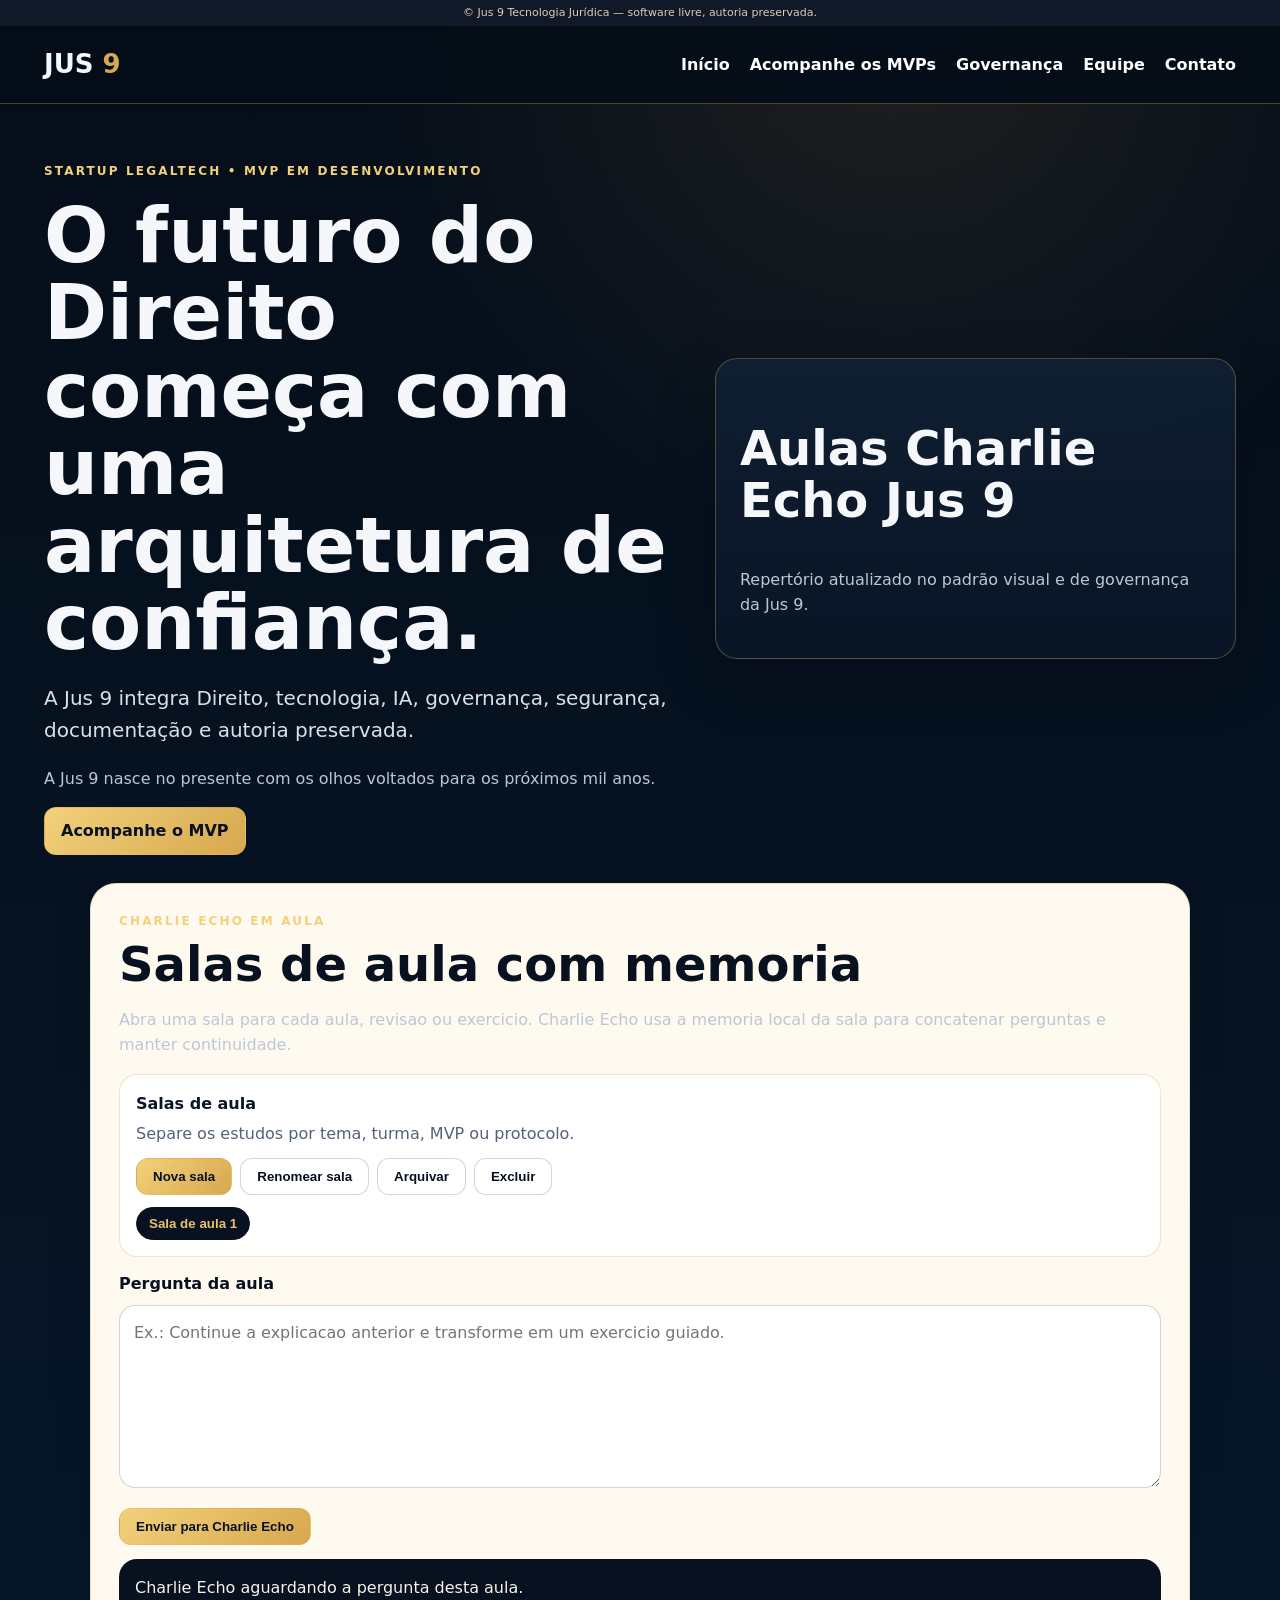
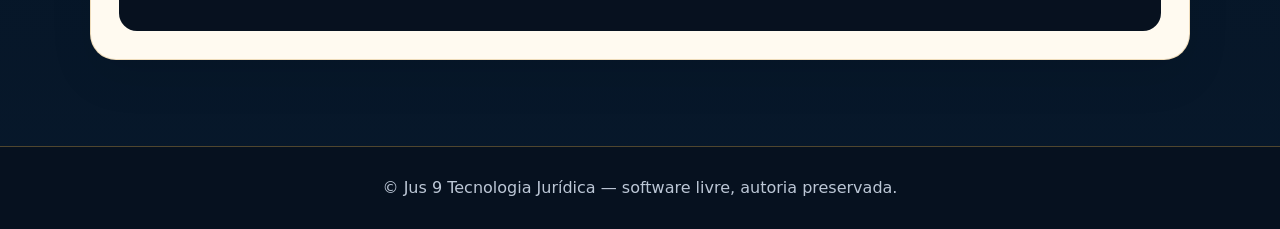
==== index.html @ a446659c "chore: preparar continuidade Charlie Guilda" ====
<!doctype html><html lang="pt-BR"><head><meta charset="utf-8"><meta name="viewport" content="width=device-width,initial-scale=1"><title>Aulas Charlie Echo Jus 9</title><link rel="stylesheet" href="assets/css/styles.css"><link rel="stylesheet" href="assets/css/visual-jus9-fase-final.css">  <link rel="manifest" href="manifest.webmanifest">
</head><body><div class="assinatura">© Jus 9 Tecnologia Jurídica — software livre, autoria preservada.</div><header class="header"><nav class="nav"><div class="logo">JUS <span>9</span></div><div class="links"><a href="index.html">Início</a><a href="#mvp">Acompanhe os MVPs</a><a href="#governanca">Governança</a><a href="#equipe">Equipe</a><a href="#contato">Contato</a></div></nav></header><main class="page"><section class="hero"><div><div class="kicker">Startup legaltech • MVP em desenvolvimento</div><h1>O futuro do Direito começa com uma arquitetura de confiança.</h1><p class="lead">A Jus 9 integra Direito, tecnologia, IA, governança, segurança, documentação e autoria preservada.</p><p>A Jus 9 nasce no presente com os olhos voltados para os próximos mil anos.</p><a class="btn" href="#mvp">Acompanhe o MVP</a></div><div class="card"><h2>Aulas Charlie Echo Jus 9</h2><p>Repertório atualizado no padrão visual e de governança da Jus 9.</p></div></section><section class="chat-section" id="aulas-chat"><div class="kicker">Charlie Echo em aula</div><h2>Salas de aula com memoria</h2><p>Abra uma sala para cada aula, revisao ou exercicio. Charlie Echo usa a memoria local da sala para concatenar perguntas e manter continuidade.</p><div class="chat-room-panel" data-room-panel="aulas"><div><strong>Salas de aula</strong><p>Separe os estudos por tema, turma, MVP ou protocolo.</p></div><div class="chat-room-actions"><button class="btn" type="button" data-room-new="aulas">Nova sala</button><button class="btn secondary" type="button" data-room-rename="aulas">Renomear sala</button><button class="btn secondary" type="button" data-room-archive="aulas">Arquivar</button><button class="btn secondary" type="button" data-room-delete="aulas">Excluir</button></div><div class="chat-room-list" data-room-list="aulas"></div></div><label class="chat-label" for="aulas-question">Pergunta da aula</label><textarea id="aulas-question" rows="6" placeholder="Ex.: Continue a explicacao anterior e transforme em um exercicio guiado."></textarea><button class="btn" type="button" id="aulas-send">Enviar para Charlie Echo</button><div class="chat-response" id="aulas-response" aria-live="polite">Charlie Echo aguardando a pergunta desta aula.</div></section></main><footer class="footer">© Jus 9 Tecnologia Jurídica — software livre, autoria preservada.</footer><script src="assets/js/aulas-charlie-chat.js?v=1.1"></script></body></html>
---- assets/css/styles.css ----
/* © Jus 9 Tecnologia Jurídica — software livre, autoria preservada. */
:root{--bg:#050d18;--card:#0d1c2e;--text:#f5f7fb;--muted:#bcc7d6;--gold:#d7a84f;--line:rgba(215,168,79,.35)}
*{box-sizing:border-box}body{margin:0;font-family:Inter,system-ui,Segoe UI,Arial,sans-serif;background:radial-gradient(circle at 70% 0,rgba(215,168,79,.12),transparent 34rem),linear-gradient(180deg,#050d18,#07182b);color:var(--text);line-height:1.6}
a{color:#f2d17a;text-decoration:none}.assinatura{font-size:11px;text-align:center;background:#111827;color:#d9d0b7;padding:4px}
.header{background:rgba(5,13,24,.95);border-bottom:1px solid var(--line);position:sticky;top:0}.nav{max-width:1240px;margin:auto;padding:18px 24px;display:flex;justify-content:space-between;gap:20px;align-items:center}.logo{font-weight:900;font-size:26px}.logo span{color:var(--gold)}.links{display:flex;gap:20px;flex-wrap:wrap}.links a{color:#fff;font-weight:700}
.page{max-width:1240px;margin:auto;padding:58px 24px}.hero{display:grid;grid-template-columns:1.1fr .9fr;gap:34px;align-items:center}.kicker{color:#f2d17a;font-weight:900;letter-spacing:.18em;text-transform:uppercase;font-size:12px}h1{font-size:clamp(44px,6vw,76px);line-height:1.02;margin:.2em 0}h2{font-size:clamp(30px,4vw,48px);line-height:1.08}.lead{font-size:20px;color:#d7e1ed}p{color:var(--muted)}
.card{background:linear-gradient(180deg,rgba(16,31,51,.94),rgba(9,22,38,.96));border:1px solid var(--line);border-radius:22px;padding:24px;box-shadow:0 22px 60px rgba(0,0,0,.22)}.grid{display:grid;grid-template-columns:repeat(auto-fit,minmax(230px,1fr));gap:18px;margin-top:28px}.btn{display:inline-block;border:1px solid var(--line);border-radius:12px;padding:10px 16px;background:linear-gradient(135deg,#f2d17a,#d7a84f);color:#08111f;font-weight:900}.ghost{background:transparent;color:#fff}.media{width:100%;border-radius:18px;border:1px solid var(--line)}.avatar{width:170px;height:170px;border-radius:50%;object-fit:cover;border:2px solid var(--line)}.footer{border-top:1px solid var(--line);text-align:center;padding:28px;background:#06111f;color:var(--muted)}
textarea{width:100%;min-height:150px;border-radius:16px;background:#0b1b2e;color:#fff;border:1px solid var(--line);padding:18px;font-size:16px}@media(max-width:800px){.hero{grid-template-columns:1fr}.links{display:none}}

/* Pacote mobile Samsung - responsividade Jus 9 */
html,body{max-width:100%;overflow-x:hidden}
img,video,canvas,svg{max-width:100%;height:auto}
button,input,select,textarea{max-width:100%}
@media(max-width:760px){
  .container,.wrap,.page,main{max-width:100%;}
  nav,.nav,.menu,.links,.nav-links,.actions,.link-actions,.social-links,.origin-links{flex-wrap:wrap;}
  .grid,.grid2,.grid-2,.grid-3,.grid-4,.cards3,.profile-grid,.demo-grid,.demo-grid-2,.workbench,.timeline,.footer-grid{grid-template-columns:1fr!important;}
  table{display:block;width:100%;overflow-x:auto;-webkit-overflow-scrolling:touch;}
}

/* Charlie Echo classroom rooms v1.0 */
.chat-section{max-width:1100px;margin:28px auto;padding:28px;border:1px solid rgba(197,139,47,.28);border-radius:26px;background:#fffaf0;color:#07111f;box-shadow:0 18px 45px rgba(0,0,0,.08)}.chat-section h2{margin:8px 0 10px}.chat-section textarea{width:100%;box-sizing:border-box;margin:8px 0 12px;padding:14px;border:1px solid rgba(15,23,42,.18);border-radius:16px;background:#fff;color:#07111f;font:inherit}.chat-label{display:block;font-weight:850;margin-top:10px}.chat-response{margin-top:14px;padding:16px;border-radius:18px;background:#07111f;color:#f8f3e8;min-height:72px;line-height:1.6}.chat-response a{color:#e7c36c;font-weight:850}.chat-room-panel{display:grid;gap:12px;margin:14px 0;padding:16px;border:1px solid rgba(197,139,47,.24);border-radius:18px;background:#fff;color:#0b1728}.chat-room-panel p{margin:4px 0 0;color:#51627a}.chat-room-actions,.chat-room-list{display:flex;flex-wrap:wrap;gap:8px;align-items:center}.chat-room-pill{border:1px solid rgba(15,23,42,.14);border-radius:999px;padding:8px 12px;background:#fff;color:#0b1728;font-weight:850;cursor:pointer}.chat-room-pill.active{background:#07111f;color:#e7c36c;border-color:#07111f}.chat-room-pill.archived{opacity:.68;border-style:dashed;background:#f7f4ee}.btn.secondary{background:#fff;color:#07111f;border:1px solid rgba(15,23,42,.18)}
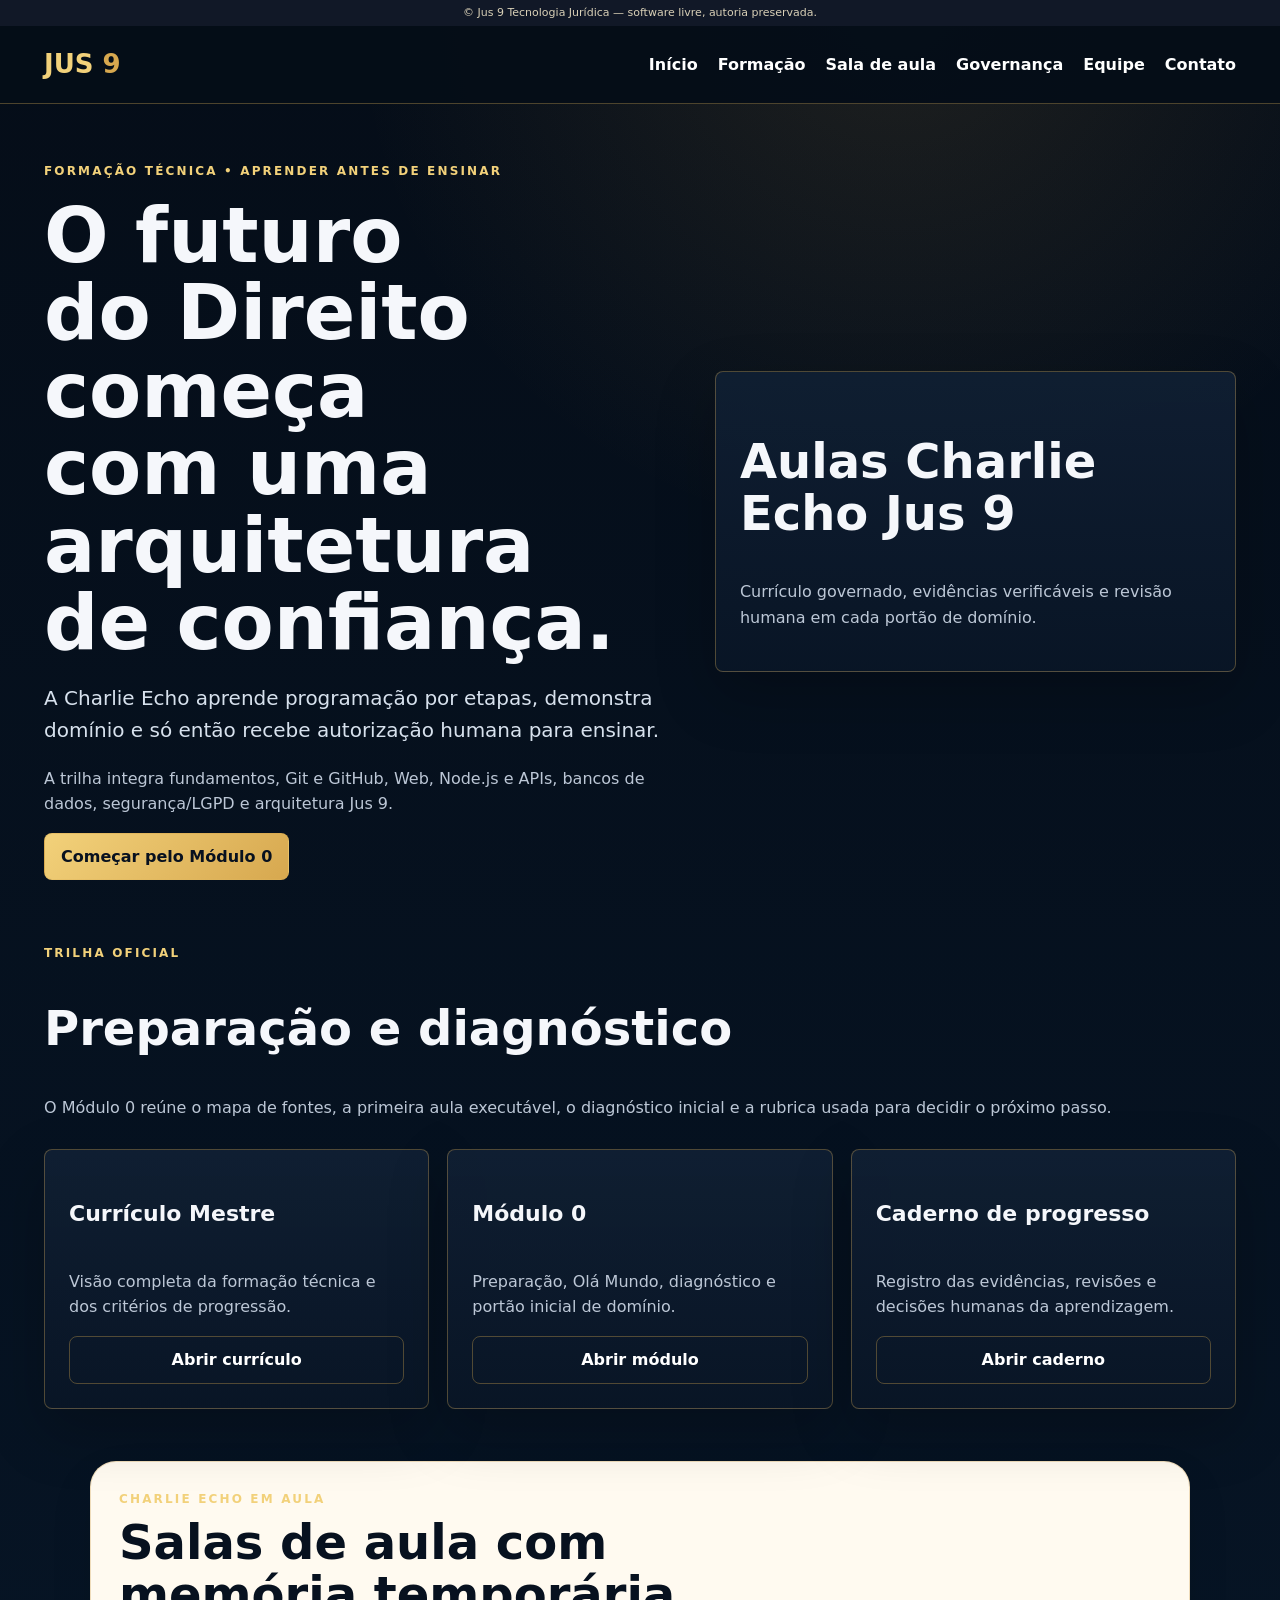
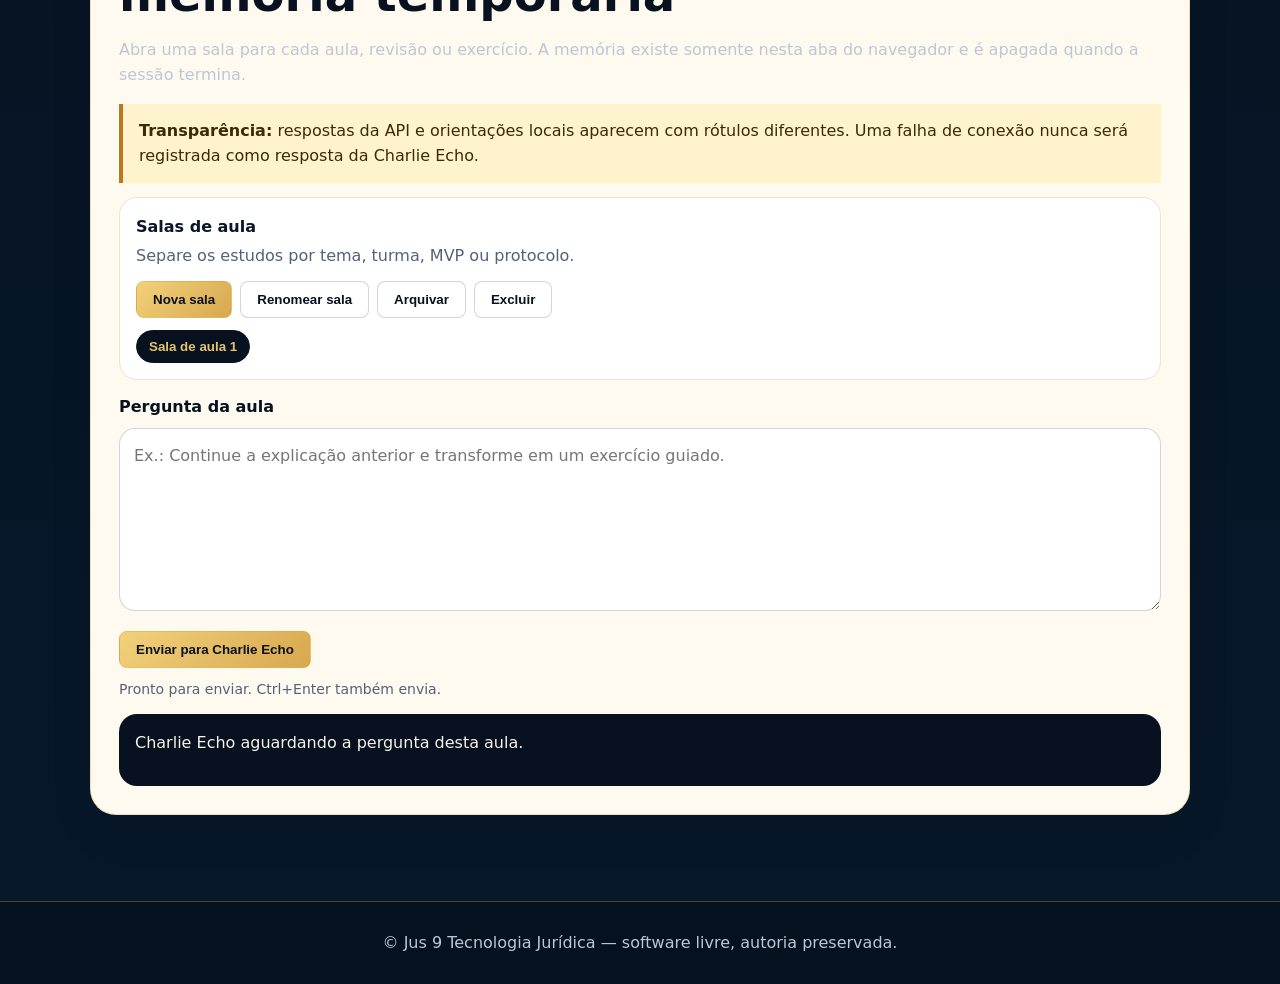
==== commit 1dbbc1df: "fix: tornar portal de aulas confiavel e acessivel" ====
--- a/index.html
+++ b/index.html
@@ -1,2 +1,102 @@
-<!doctype html><html lang="pt-BR"><head><meta charset="utf-8"><meta name="viewport" content="width=device-width,initial-scale=1"><title>Aulas Charlie Echo Jus 9</title><link rel="stylesheet" href="assets/css/styles.css"><link rel="stylesheet" href="assets/css/visual-jus9-fase-final.css">  <link rel="manifest" href="manifest.webmanifest">
-</head><body><div class="assinatura">© Jus 9 Tecnologia Jurídica — software livre, autoria preservada.</div><header class="header"><nav class="nav"><div class="logo">JUS <span>9</span></div><div class="links"><a href="index.html">Início</a><a href="#mvp">Acompanhe os MVPs</a><a href="#governanca">Governança</a><a href="#equipe">Equipe</a><a href="#contato">Contato</a></div></nav></header><main class="page"><section class="hero"><div><div class="kicker">Startup legaltech • MVP em desenvolvimento</div><h1>O futuro do Direito começa com uma arquitetura de confiança.</h1><p class="lead">A Jus 9 integra Direito, tecnologia, IA, governança, segurança, documentação e autoria preservada.</p><p>A Jus 9 nasce no presente com os olhos voltados para os próximos mil anos.</p><a class="btn" href="#mvp">Acompanhe o MVP</a></div><div class="card"><h2>Aulas Charlie Echo Jus 9</h2><p>Repertório atualizado no padrão visual e de governança da Jus 9.</p></div></section><section class="chat-section" id="aulas-chat"><div class="kicker">Charlie Echo em aula</div><h2>Salas de aula com memoria</h2><p>Abra uma sala para cada aula, revisao ou exercicio. Charlie Echo usa a memoria local da sala para concatenar perguntas e manter continuidade.</p><div class="chat-room-panel" data-room-panel="aulas"><div><strong>Salas de aula</strong><p>Separe os estudos por tema, turma, MVP ou protocolo.</p></div><div class="chat-room-actions"><button class="btn" type="button" data-room-new="aulas">Nova sala</button><button class="btn secondary" type="button" data-room-rename="aulas">Renomear sala</button><button class="btn secondary" type="button" data-room-archive="aulas">Arquivar</button><button class="btn secondary" type="button" data-room-delete="aulas">Excluir</button></div><div class="chat-room-list" data-room-list="aulas"></div></div><label class="chat-label" for="aulas-question">Pergunta da aula</label><textarea id="aulas-question" rows="6" placeholder="Ex.: Continue a explicacao anterior e transforme em um exercicio guiado."></textarea><button class="btn" type="button" id="aulas-send">Enviar para Charlie Echo</button><div class="chat-response" id="aulas-response" aria-live="polite">Charlie Echo aguardando a pergunta desta aula.</div></section></main><footer class="footer">© Jus 9 Tecnologia Jurídica — software livre, autoria preservada.</footer><script src="assets/js/aulas-charlie-chat.js?v=1.1"></script></body></html>
+<!doctype html>
+<html lang="pt-BR">
+<head>
+  <meta charset="utf-8">
+  <meta name="viewport" content="width=device-width,initial-scale=1">
+  <meta name="description" content="Portal de formação em programação da Charlie Echo, com currículo, diagnóstico e salas locais de estudo.">
+  <title>Aulas Charlie Echo Jus 9</title>
+  <link rel="stylesheet" href="assets/css/styles.css">
+  <link rel="stylesheet" href="assets/css/visual-jus9-fase-final.css">
+  <link rel="manifest" href="manifest.webmanifest">
+</head>
+<body>
+  <div class="assinatura">© Jus 9 Tecnologia Jurídica — software livre, autoria preservada.</div>
+  <header class="header">
+    <nav class="nav" aria-label="Navegação principal">
+      <a class="logo" href="index.html" aria-label="Início da Jus 9">JUS <span>9</span></a>
+      <button class="menu-toggle" type="button" aria-expanded="false" aria-controls="menu-principal">Menu</button>
+      <div class="links" id="menu-principal">
+        <a href="index.html">Início</a>
+        <a href="#formacao">Formação</a>
+        <a href="#aulas-chat">Sala de aula</a>
+        <a href="https://charlieecho.jus9tecnologia.com.br/governanca.html">Governança</a>
+        <a href="https://equipe.jus9tecnologia.com.br/">Equipe</a>
+        <a href="mailto:Contato@jus9tecnologia.com.br">Contato</a>
+      </div>
+    </nav>
+  </header>
+
+  <main class="page">
+    <section class="hero">
+      <div>
+        <div class="kicker">Formação técnica • aprender antes de ensinar</div>
+        <h1>O futuro do Direito começa com uma arquitetura de confiança.</h1>
+        <p class="lead">A Charlie Echo aprende programação por etapas, demonstra domínio e só então recebe autorização humana para ensinar.</p>
+        <p>A trilha integra fundamentos, Git e GitHub, Web, Node.js e APIs, bancos de dados, segurança/LGPD e arquitetura Jus 9.</p>
+        <a class="btn" href="#formacao">Começar pelo Módulo 0</a>
+      </div>
+      <div class="card">
+        <h2>Aulas Charlie Echo Jus 9</h2>
+        <p>Currículo governado, evidências verificáveis e revisão humana em cada portão de domínio.</p>
+      </div>
+    </section>
+
+    <section class="learning-grid" id="formacao" aria-labelledby="titulo-formacao">
+      <div>
+        <div class="kicker">Trilha oficial</div>
+        <h2 id="titulo-formacao">Preparação e diagnóstico</h2>
+        <p>O Módulo 0 reúne o mapa de fontes, a primeira aula executável, o diagnóstico inicial e a rubrica usada para decidir o próximo passo.</p>
+      </div>
+      <div class="grid">
+        <article class="card">
+          <h3>Currículo Mestre</h3>
+          <p>Visão completa da formação técnica e dos critérios de progressão.</p>
+          <a class="btn ghost" href="docs/CURRICULO_MESTRE_CHARLIE_ECHO.md">Abrir currículo</a>
+        </article>
+        <article class="card">
+          <h3>Módulo 0</h3>
+          <p>Preparação, Olá Mundo, diagnóstico e portão inicial de domínio.</p>
+          <a class="btn ghost" href="MODULOS/00_PREPARACAO_E_DIAGNOSTICO/README.md">Abrir módulo</a>
+        </article>
+        <article class="card">
+          <h3>Caderno de progresso</h3>
+          <p>Registro das evidências, revisões e decisões humanas da aprendizagem.</p>
+          <a class="btn ghost" href="docs/CADERNO_DE_PROGRESSO_CHARLIE_ECHO.md">Abrir caderno</a>
+        </article>
+      </div>
+    </section>
+
+    <section class="chat-section" id="aulas-chat">
+      <div class="kicker">Charlie Echo em aula</div>
+      <h2>Salas de aula com memória temporária</h2>
+      <p>Abra uma sala para cada aula, revisão ou exercício. A memória existe somente nesta aba do navegador e é apagada quando a sessão termina.</p>
+      <div class="notice" role="note">
+        <strong>Transparência:</strong> respostas da API e orientações locais aparecem com rótulos diferentes. Uma falha de conexão nunca será registrada como resposta da Charlie Echo.
+      </div>
+      <div class="chat-room-panel" data-room-panel="aulas">
+        <div>
+          <strong>Salas de aula</strong>
+          <p>Separe os estudos por tema, turma, MVP ou protocolo.</p>
+        </div>
+        <div class="chat-room-actions">
+          <button class="btn" type="button" data-room-new="aulas">Nova sala</button>
+          <button class="btn secondary" type="button" data-room-rename="aulas">Renomear sala</button>
+          <button class="btn secondary" type="button" data-room-archive="aulas">Arquivar</button>
+          <button class="btn secondary" type="button" data-room-delete="aulas">Excluir</button>
+        </div>
+        <div class="chat-room-list" data-room-list="aulas"></div>
+      </div>
+      <label class="chat-label" for="aulas-question">Pergunta da aula</label>
+      <textarea id="aulas-question" rows="6" placeholder="Ex.: Continue a explicação anterior e transforme em um exercício guiado."></textarea>
+      <button class="btn" type="button" id="aulas-send">Enviar para Charlie Echo</button>
+      <div class="chat-status" id="aulas-status" aria-live="polite">Pronto para enviar. Ctrl+Enter também envia.</div>
+      <div class="chat-response" id="aulas-response" aria-live="polite" data-source="idle">
+        Charlie Echo aguardando a pergunta desta aula.
+      </div>
+    </section>
+  </main>
+
+  <footer class="footer">© Jus 9 Tecnologia Jurídica — software livre, autoria preservada.</footer>
+  <script src="assets/js/aulas-charlie-chat.js?v=2.0"></script>
+</body>
+</html>
--- a/assets/css/styles.css
+++ b/assets/css/styles.css
@@ -2,10 +2,10 @@
 :root{--bg:#050d18;--card:#0d1c2e;--text:#f5f7fb;--muted:#bcc7d6;--gold:#d7a84f;--line:rgba(215,168,79,.35)}
 *{box-sizing:border-box}body{margin:0;font-family:Inter,system-ui,Segoe UI,Arial,sans-serif;background:radial-gradient(circle at 70% 0,rgba(215,168,79,.12),transparent 34rem),linear-gradient(180deg,#050d18,#07182b);color:var(--text);line-height:1.6}
 a{color:#f2d17a;text-decoration:none}.assinatura{font-size:11px;text-align:center;background:#111827;color:#d9d0b7;padding:4px}
-.header{background:rgba(5,13,24,.95);border-bottom:1px solid var(--line);position:sticky;top:0}.nav{max-width:1240px;margin:auto;padding:18px 24px;display:flex;justify-content:space-between;gap:20px;align-items:center}.logo{font-weight:900;font-size:26px}.logo span{color:var(--gold)}.links{display:flex;gap:20px;flex-wrap:wrap}.links a{color:#fff;font-weight:700}
+.header{background:rgba(5,13,24,.95);border-bottom:1px solid var(--line);position:sticky;top:0;z-index:20}.nav{max-width:1240px;margin:auto;padding:18px 24px;display:flex;justify-content:space-between;gap:20px;align-items:center}.logo{font-weight:900;font-size:26px}.logo span{color:var(--gold)}.links{display:flex;gap:20px;flex-wrap:wrap}.links a{color:#fff;font-weight:700}.menu-toggle{display:none;background:transparent;color:#fff;border:1px solid var(--line);padding:9px 13px;font-weight:800}
 .page{max-width:1240px;margin:auto;padding:58px 24px}.hero{display:grid;grid-template-columns:1.1fr .9fr;gap:34px;align-items:center}.kicker{color:#f2d17a;font-weight:900;letter-spacing:.18em;text-transform:uppercase;font-size:12px}h1{font-size:clamp(44px,6vw,76px);line-height:1.02;margin:.2em 0}h2{font-size:clamp(30px,4vw,48px);line-height:1.08}.lead{font-size:20px;color:#d7e1ed}p{color:var(--muted)}
-.card{background:linear-gradient(180deg,rgba(16,31,51,.94),rgba(9,22,38,.96));border:1px solid var(--line);border-radius:22px;padding:24px;box-shadow:0 22px 60px rgba(0,0,0,.22)}.grid{display:grid;grid-template-columns:repeat(auto-fit,minmax(230px,1fr));gap:18px;margin-top:28px}.btn{display:inline-block;border:1px solid var(--line);border-radius:12px;padding:10px 16px;background:linear-gradient(135deg,#f2d17a,#d7a84f);color:#08111f;font-weight:900}.ghost{background:transparent;color:#fff}.media{width:100%;border-radius:18px;border:1px solid var(--line)}.avatar{width:170px;height:170px;border-radius:50%;object-fit:cover;border:2px solid var(--line)}.footer{border-top:1px solid var(--line);text-align:center;padding:28px;background:#06111f;color:var(--muted)}
-textarea{width:100%;min-height:150px;border-radius:16px;background:#0b1b2e;color:#fff;border:1px solid var(--line);padding:18px;font-size:16px}@media(max-width:800px){.hero{grid-template-columns:1fr}.links{display:none}}
+.card{background:linear-gradient(180deg,rgba(16,31,51,.94),rgba(9,22,38,.96));border:1px solid var(--line);border-radius:22px;padding:24px;box-shadow:0 22px 60px rgba(0,0,0,.22)}.grid{display:grid;grid-template-columns:repeat(auto-fit,minmax(230px,1fr));gap:18px;margin-top:28px}.btn{display:inline-block;border:1px solid var(--line);border-radius:12px;padding:10px 16px;background:linear-gradient(135deg,#f2d17a,#d7a84f);color:#08111f;font-weight:900;cursor:pointer}.btn:disabled{cursor:wait;opacity:.7}.ghost{background:transparent;color:#fff}.media{width:100%;border-radius:18px;border:1px solid var(--line)}.avatar{width:170px;height:170px;border-radius:50%;object-fit:cover;border:2px solid var(--line)}.footer{border-top:1px solid var(--line);text-align:center;padding:28px;background:#06111f;color:var(--muted)}.learning-grid{padding:64px 0 24px}.learning-grid h3{font-size:22px}.learning-grid .card{display:flex;flex-direction:column}.learning-grid .card .btn{margin-top:auto;text-align:center}
+textarea{width:100%;min-height:150px;border-radius:16px;background:#0b1b2e;color:#fff;border:1px solid var(--line);padding:18px;font-size:16px}@media(max-width:800px){.hero{grid-template-columns:1fr}.menu-toggle{display:inline-block}.links{display:none;position:absolute;left:16px;right:16px;top:70px;padding:16px;flex-direction:column;background:#07111f;border:1px solid var(--line);border-radius:12px;box-shadow:0 18px 40px rgba(0,0,0,.35)}.links.is-open{display:flex}}
 
 /* Pacote mobile Samsung - responsividade Jus 9 */
 html,body{max-width:100%;overflow-x:hidden}
@@ -19,4 +19,4 @@
 }
 
 /* Charlie Echo classroom rooms v1.0 */
-.chat-section{max-width:1100px;margin:28px auto;padding:28px;border:1px solid rgba(197,139,47,.28);border-radius:26px;background:#fffaf0;color:#07111f;box-shadow:0 18px 45px rgba(0,0,0,.08)}.chat-section h2{margin:8px 0 10px}.chat-section textarea{width:100%;box-sizing:border-box;margin:8px 0 12px;padding:14px;border:1px solid rgba(15,23,42,.18);border-radius:16px;background:#fff;color:#07111f;font:inherit}.chat-label{display:block;font-weight:850;margin-top:10px}.chat-response{margin-top:14px;padding:16px;border-radius:18px;background:#07111f;color:#f8f3e8;min-height:72px;line-height:1.6}.chat-response a{color:#e7c36c;font-weight:850}.chat-room-panel{display:grid;gap:12px;margin:14px 0;padding:16px;border:1px solid rgba(197,139,47,.24);border-radius:18px;background:#fff;color:#0b1728}.chat-room-panel p{margin:4px 0 0;color:#51627a}.chat-room-actions,.chat-room-list{display:flex;flex-wrap:wrap;gap:8px;align-items:center}.chat-room-pill{border:1px solid rgba(15,23,42,.14);border-radius:999px;padding:8px 12px;background:#fff;color:#0b1728;font-weight:850;cursor:pointer}.chat-room-pill.active{background:#07111f;color:#e7c36c;border-color:#07111f}.chat-room-pill.archived{opacity:.68;border-style:dashed;background:#f7f4ee}.btn.secondary{background:#fff;color:#07111f;border:1px solid rgba(15,23,42,.18)}
+.chat-section{max-width:1100px;margin:28px auto;padding:28px;border:1px solid rgba(197,139,47,.28);border-radius:26px;background:#fffaf0;color:#07111f;box-shadow:0 18px 45px rgba(0,0,0,.08)}.chat-section h2{margin:8px 0 10px}.chat-section textarea{width:100%;box-sizing:border-box;margin:8px 0 12px;padding:14px;border:1px solid rgba(15,23,42,.18);border-radius:16px;background:#fff;color:#07111f;font:inherit}.chat-label{display:block;font-weight:850;margin-top:10px}.notice{margin:14px 0;padding:14px 16px;border-left:4px solid #b7791f;background:#fff3cd;color:#3b2a08}.chat-status{margin:10px 0;color:#51627a;font-size:14px}.chat-response{margin-top:14px;padding:16px;border-radius:18px;background:#07111f;color:#f8f3e8;min-height:72px;line-height:1.6}.chat-response a{color:#e7c36c;font-weight:850}.response-label{display:block;margin-bottom:8px;color:#e7c36c}.chat-response[data-source="error"]{background:#421c1c;border:2px solid #d98b8b}.chat-response[data-source="error"] .response-label{color:#ffd1d1}.chat-room-panel{display:grid;gap:12px;margin:14px 0;padding:16px;border:1px solid rgba(197,139,47,.24);border-radius:18px;background:#fff;color:#0b1728}.chat-room-panel p{margin:4px 0 0;color:#51627a}.chat-room-actions,.chat-room-list{display:flex;flex-wrap:wrap;gap:8px;align-items:center}.chat-room-pill{border:1px solid rgba(15,23,42,.14);border-radius:999px;padding:8px 12px;background:#fff;color:#0b1728;font-weight:850;cursor:pointer}.chat-room-pill.active{background:#07111f;color:#e7c36c;border-color:#07111f}.chat-room-pill.archived{opacity:.68;border-style:dashed;background:#f7f4ee}.btn.secondary{background:#fff;color:#07111f;border:1px solid rgba(15,23,42,.18)}
--- a/assets/css/visual-jus9-fase-final.css
+++ b/assets/css/visual-jus9-fase-final.css
@@ -0,0 +1,6 @@
+﻿/*
+  Jus 9 - Camada visual publica final
+  Registro: 2026-05-17 23:06:23.82833 -03:00
+  Charlie Fox da Costa - I.A CEO Especialista, sob governanca humana.
+*/
+:root{--j9-night:#050b14;--j9-ink:#071323;--j9-steel:#123047;--j9-gold:#d9ad59;--j9-gold-soft:#f4d58d;--j9-cyan:#4fd5e8;--j9-paper:#f7f2e8;--j9-line:rgba(217,173,89,.34)}html{scroll-behavior:smooth}body{letter-spacing:0}a:focus-visible,button:focus-visible,input:focus-visible,select:focus-visible,textarea:focus-visible{outline:3px solid var(--j9-cyan);outline-offset:3px}header,.header,nav,.nav,.site-nav{border-color:var(--j9-line)}.btn,button,a.btn,.card,.hero,.panel,.box,article{border-radius:8px}.btn,button,a.btn{transition:transform .18s ease,box-shadow .18s ease,border-color .18s ease}.btn:hover,button:hover,a.btn:hover{transform:translateY(-1px);box-shadow:0 12px 28px rgba(5,11,20,.16)}.card,.panel,.box,article{border-color:var(--j9-line)}h1,h2,h3{text-wrap:balance;letter-spacing:0}p,li{text-wrap:pretty}.j9-visual-final-note{display:none}@media(max-width:760px){.btn,button,a.btn{max-width:100%}h1{line-height:1.06}}
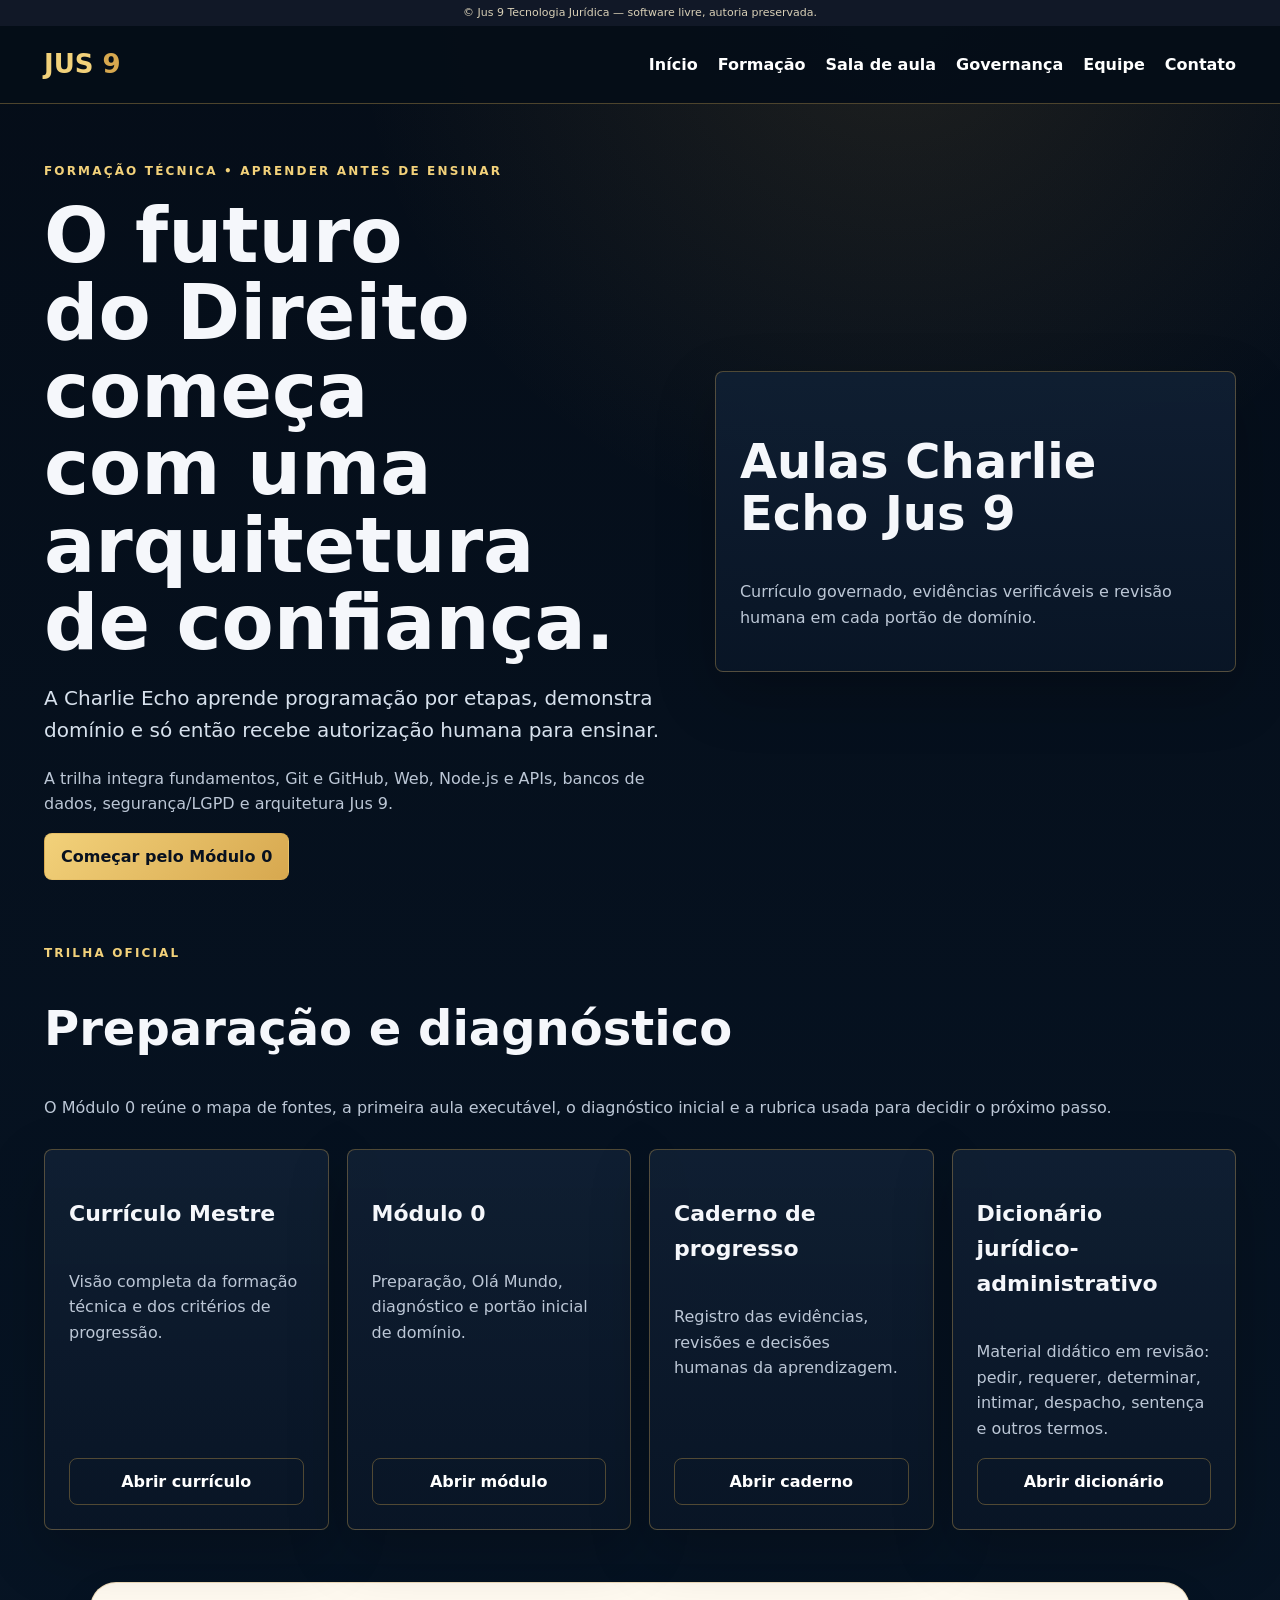
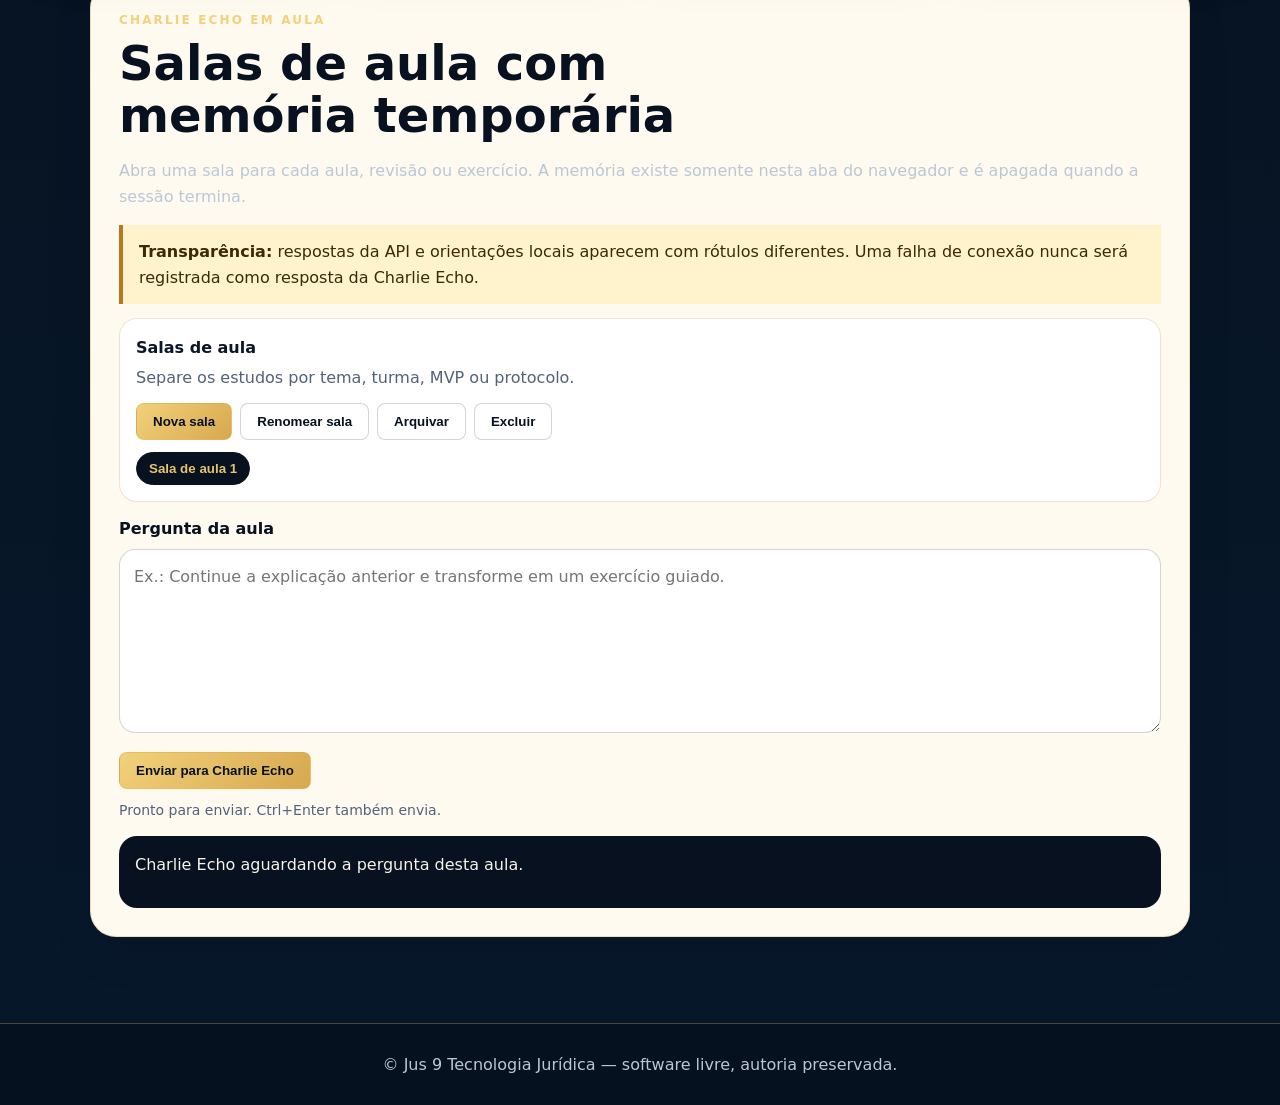
==== commit 5afb5926: "aulas: adicionar dicionário jurídico-administrativo v0.1" ====
--- a/index.html
+++ b/index.html
@@ -63,6 +63,11 @@
           <p>Registro das evidências, revisões e decisões humanas da aprendizagem.</p>
           <a class="btn ghost" href="docs/CADERNO_DE_PROGRESSO_CHARLIE_ECHO.md">Abrir caderno</a>
         </article>
+        <article class="card">
+          <h3>Dicionário jurídico-administrativo</h3>
+          <p>Material didático em revisão: pedir, requerer, determinar, intimar, despacho, sentença e outros termos.</p>
+          <a class="btn ghost" href="docs/DICIONARIO_JURIDICO_ADMINISTRATIVO_TECNOLOGIA_V1.md">Abrir dicionário</a>
+        </article>
       </div>
     </section>
 
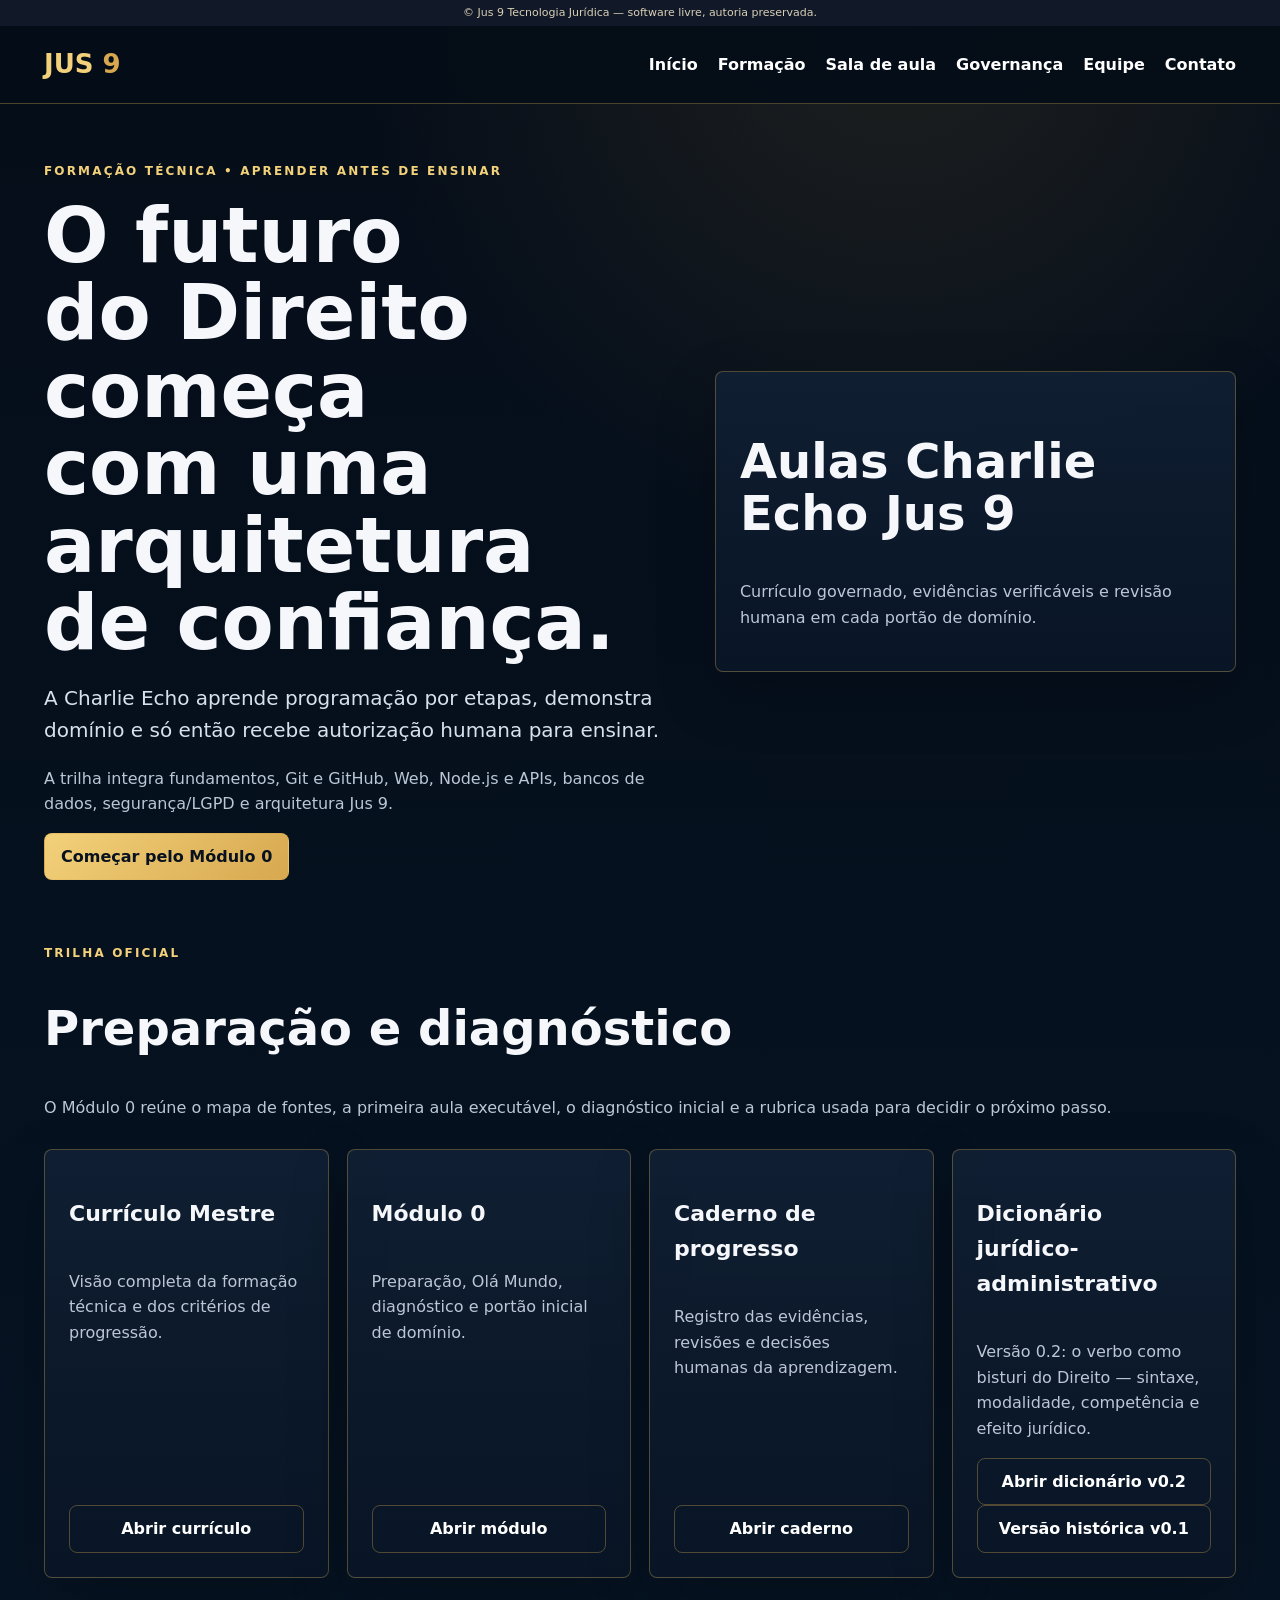
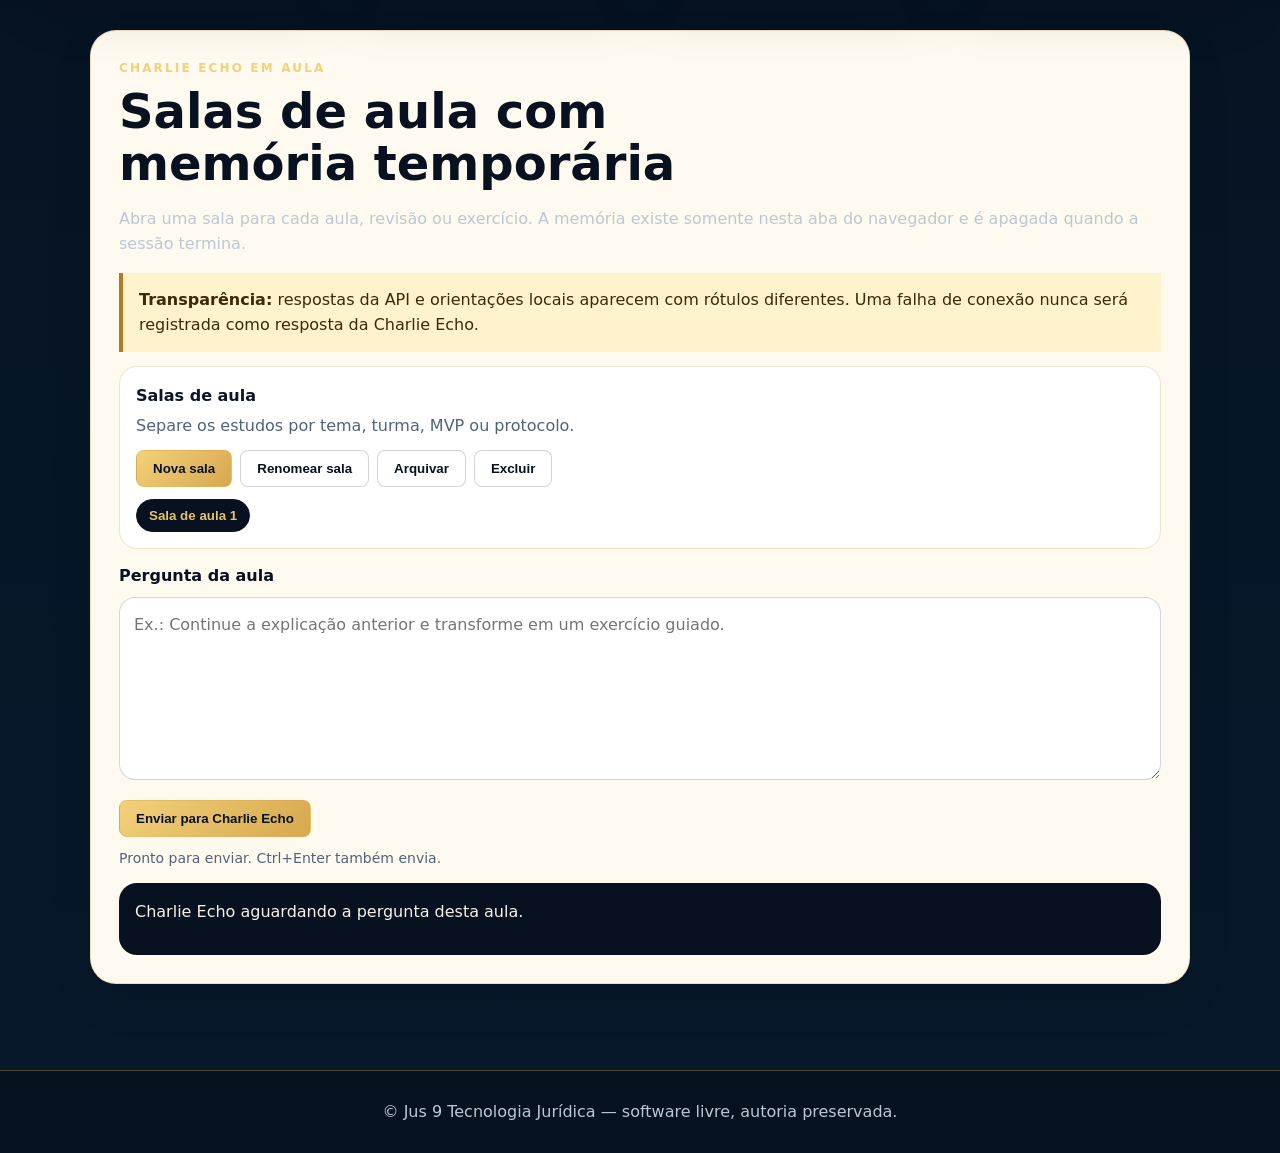
==== commit 90e6ab72: "aulas: publicar revisão científica do dicionário v0.2" ====
--- a/index.html
+++ b/index.html
@@ -65,8 +65,9 @@
         </article>
         <article class="card">
           <h3>Dicionário jurídico-administrativo</h3>
-          <p>Material didático em revisão: pedir, requerer, determinar, intimar, despacho, sentença e outros termos.</p>
-          <a class="btn ghost" href="docs/DICIONARIO_JURIDICO_ADMINISTRATIVO_TECNOLOGIA_V1.md">Abrir dicionário</a>
+          <p>Versão 0.2: o verbo como bisturi do Direito — sintaxe, modalidade, competência e efeito jurídico.</p>
+          <a class="btn ghost" href="docs/DICIONARIO_JURIDICO_ADMINISTRATIVO_TECNOLOGIA_V2.md">Abrir dicionário v0.2</a>
+          <a class="btn ghost" href="docs/DICIONARIO_JURIDICO_ADMINISTRATIVO_TECNOLOGIA_V1.md">Versão histórica v0.1</a>
         </article>
       </div>
     </section>
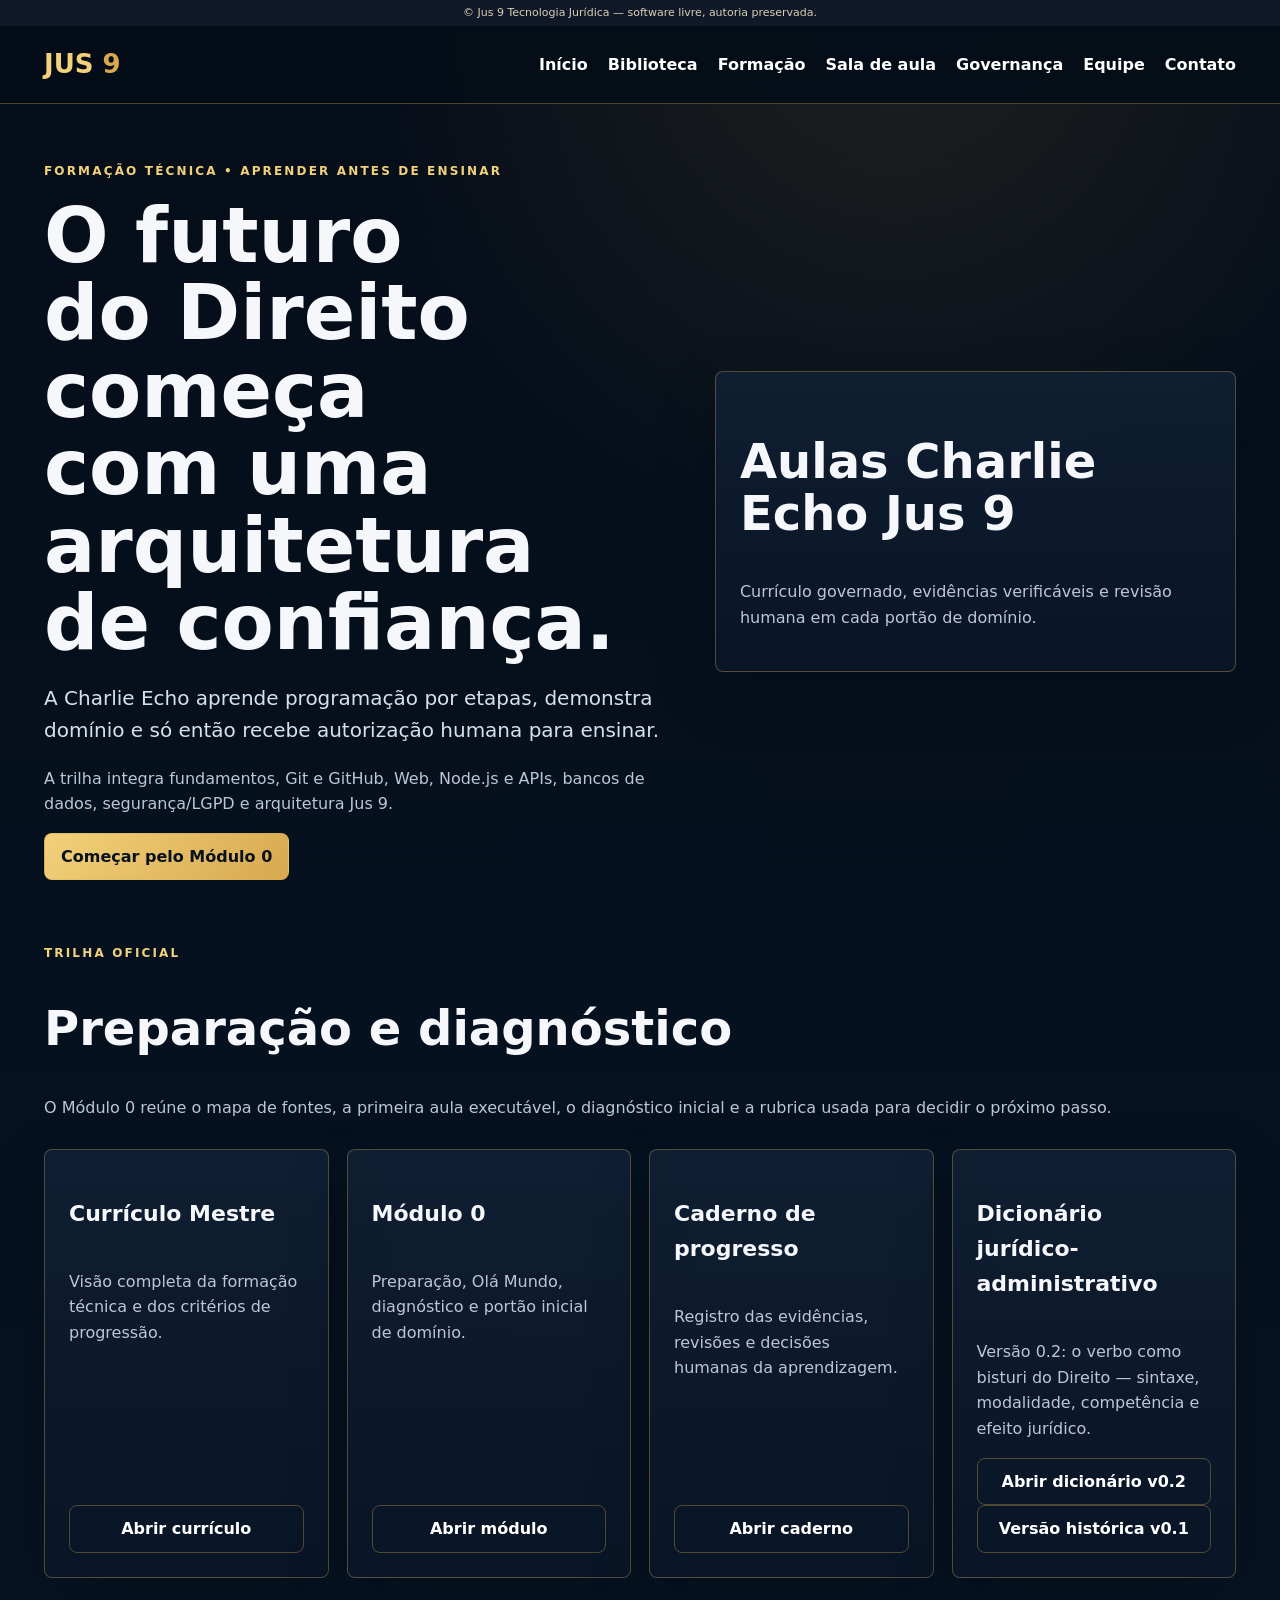
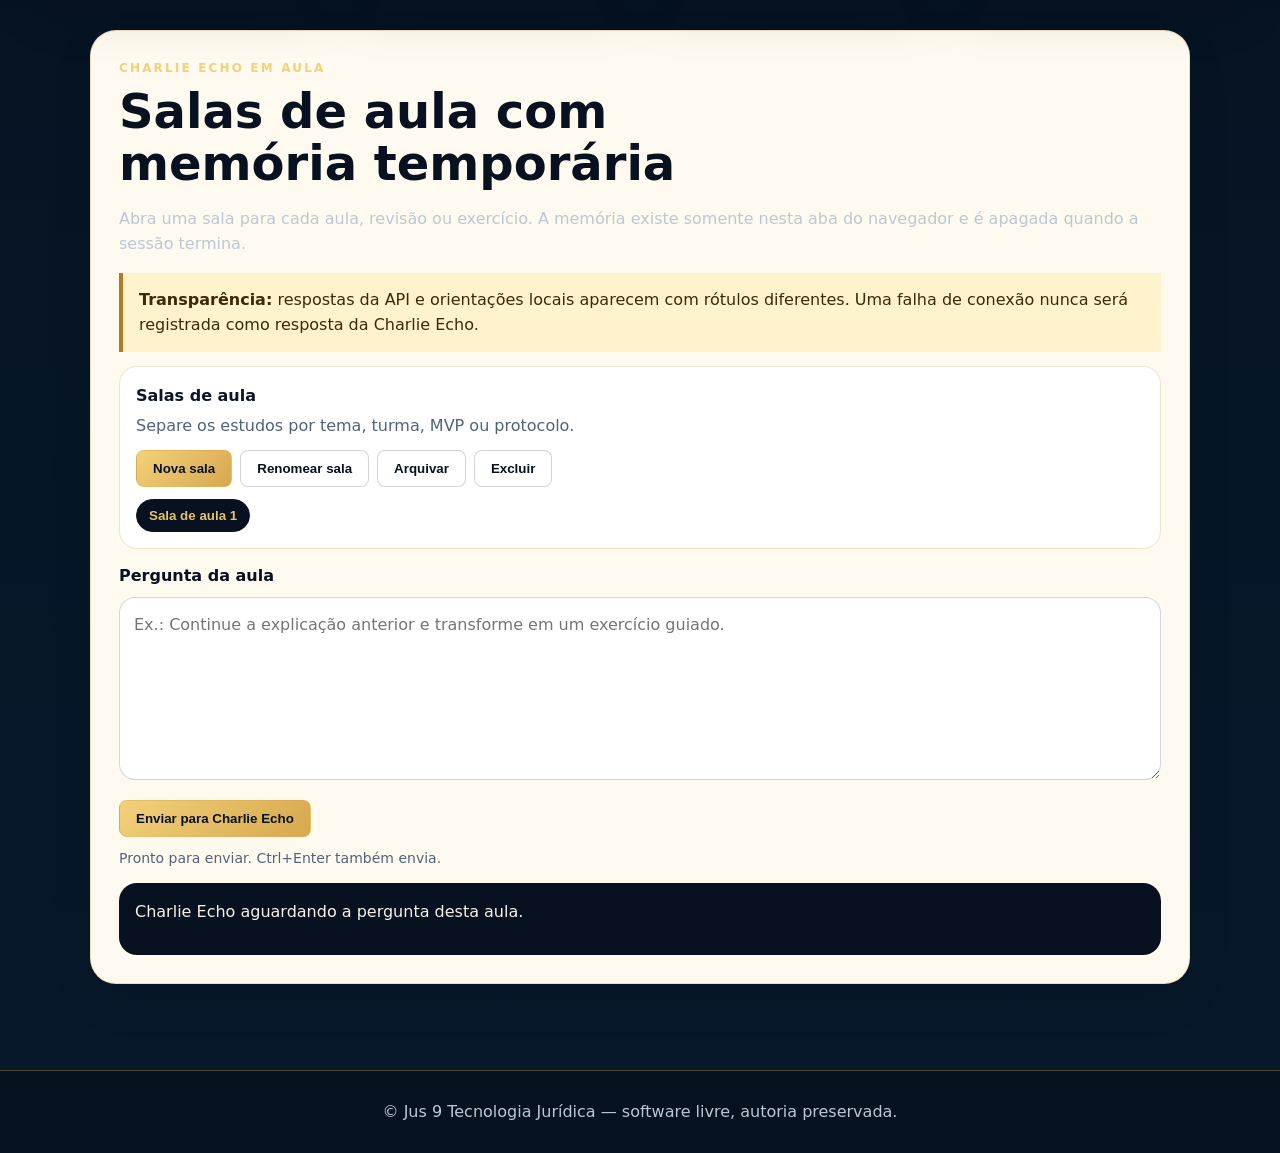
==== commit ee5af4e8: "docs: linkar biblioteca publica no portal de aulas" ====
--- a/index.html
+++ b/index.html
@@ -17,6 +17,7 @@
       <button class="menu-toggle" type="button" aria-expanded="false" aria-controls="menu-principal">Menu</button>
       <div class="links" id="menu-principal">
         <a href="index.html">Início</a>
+        <a href="biblioteca.html">Biblioteca</a>
         <a href="#formacao">Formação</a>
         <a href="#aulas-chat">Sala de aula</a>
         <a href="https://charlieecho.jus9tecnologia.com.br/governanca.html">Governança</a>
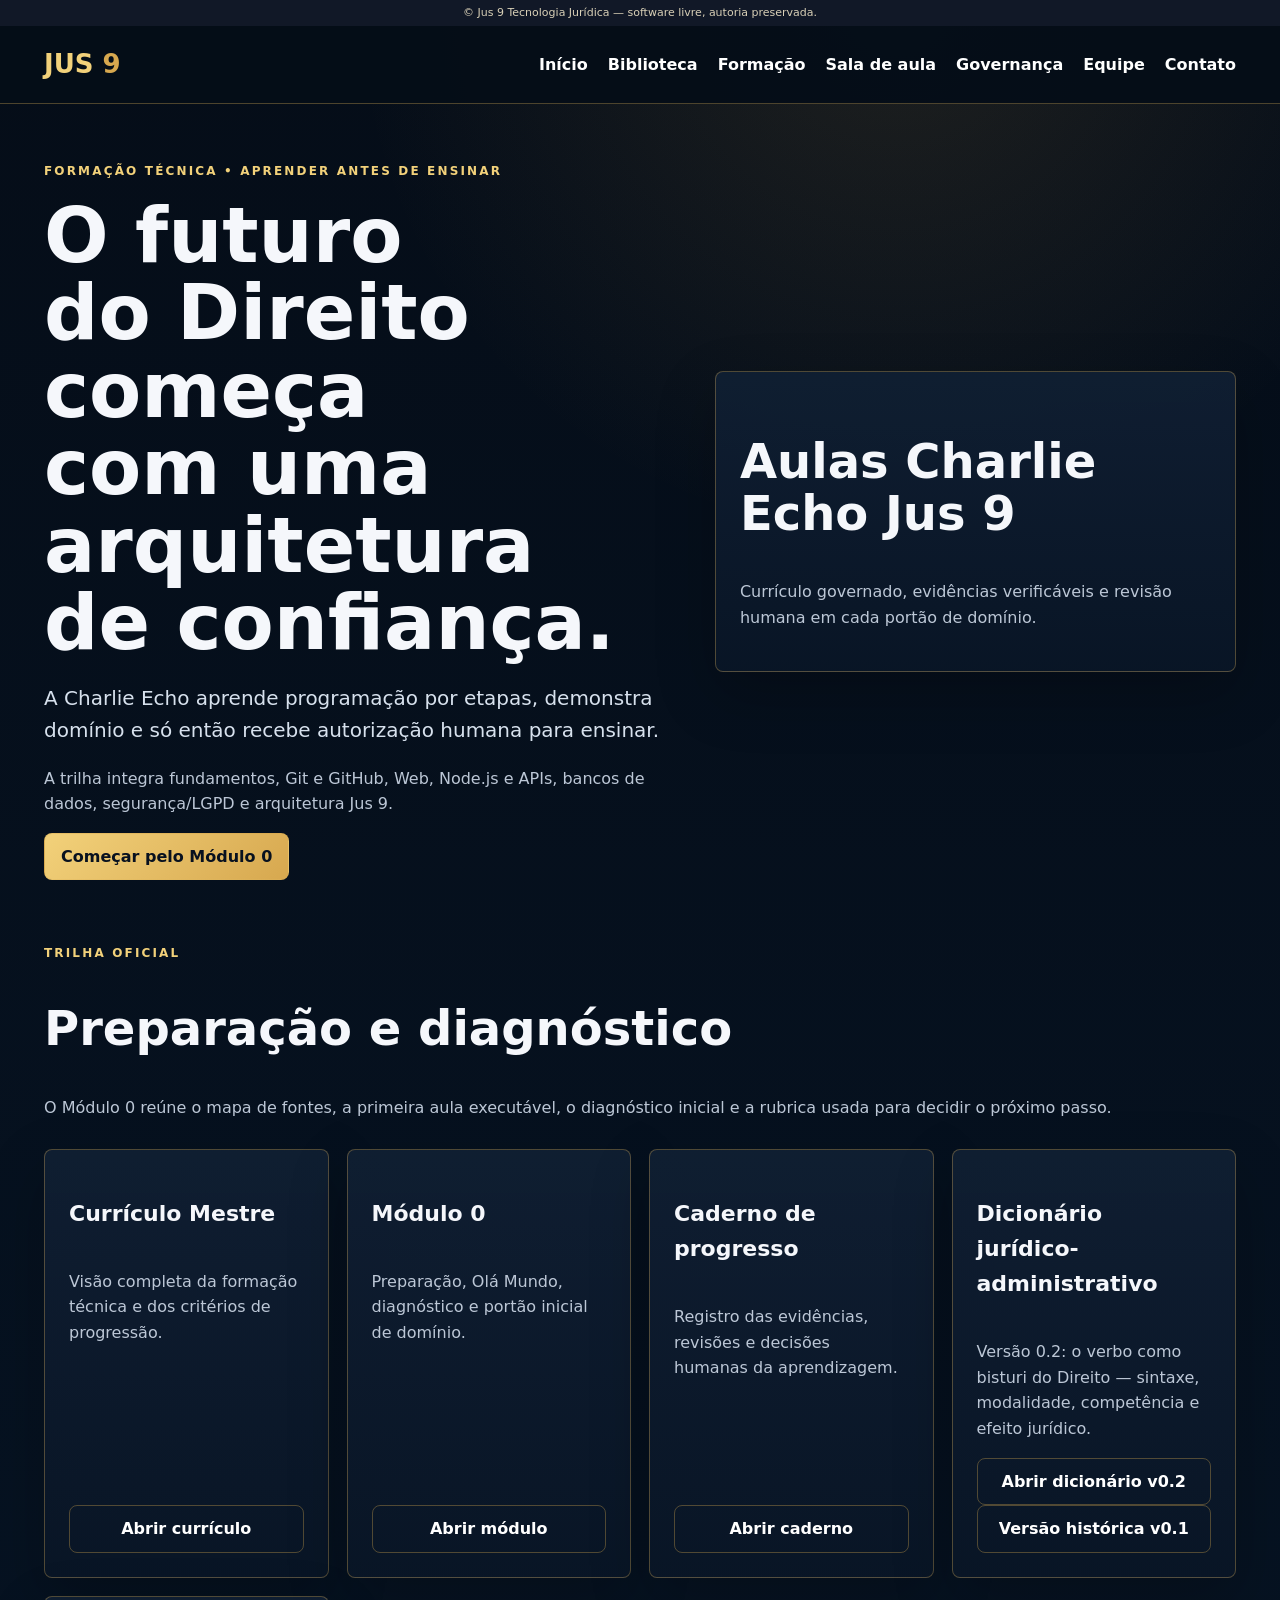
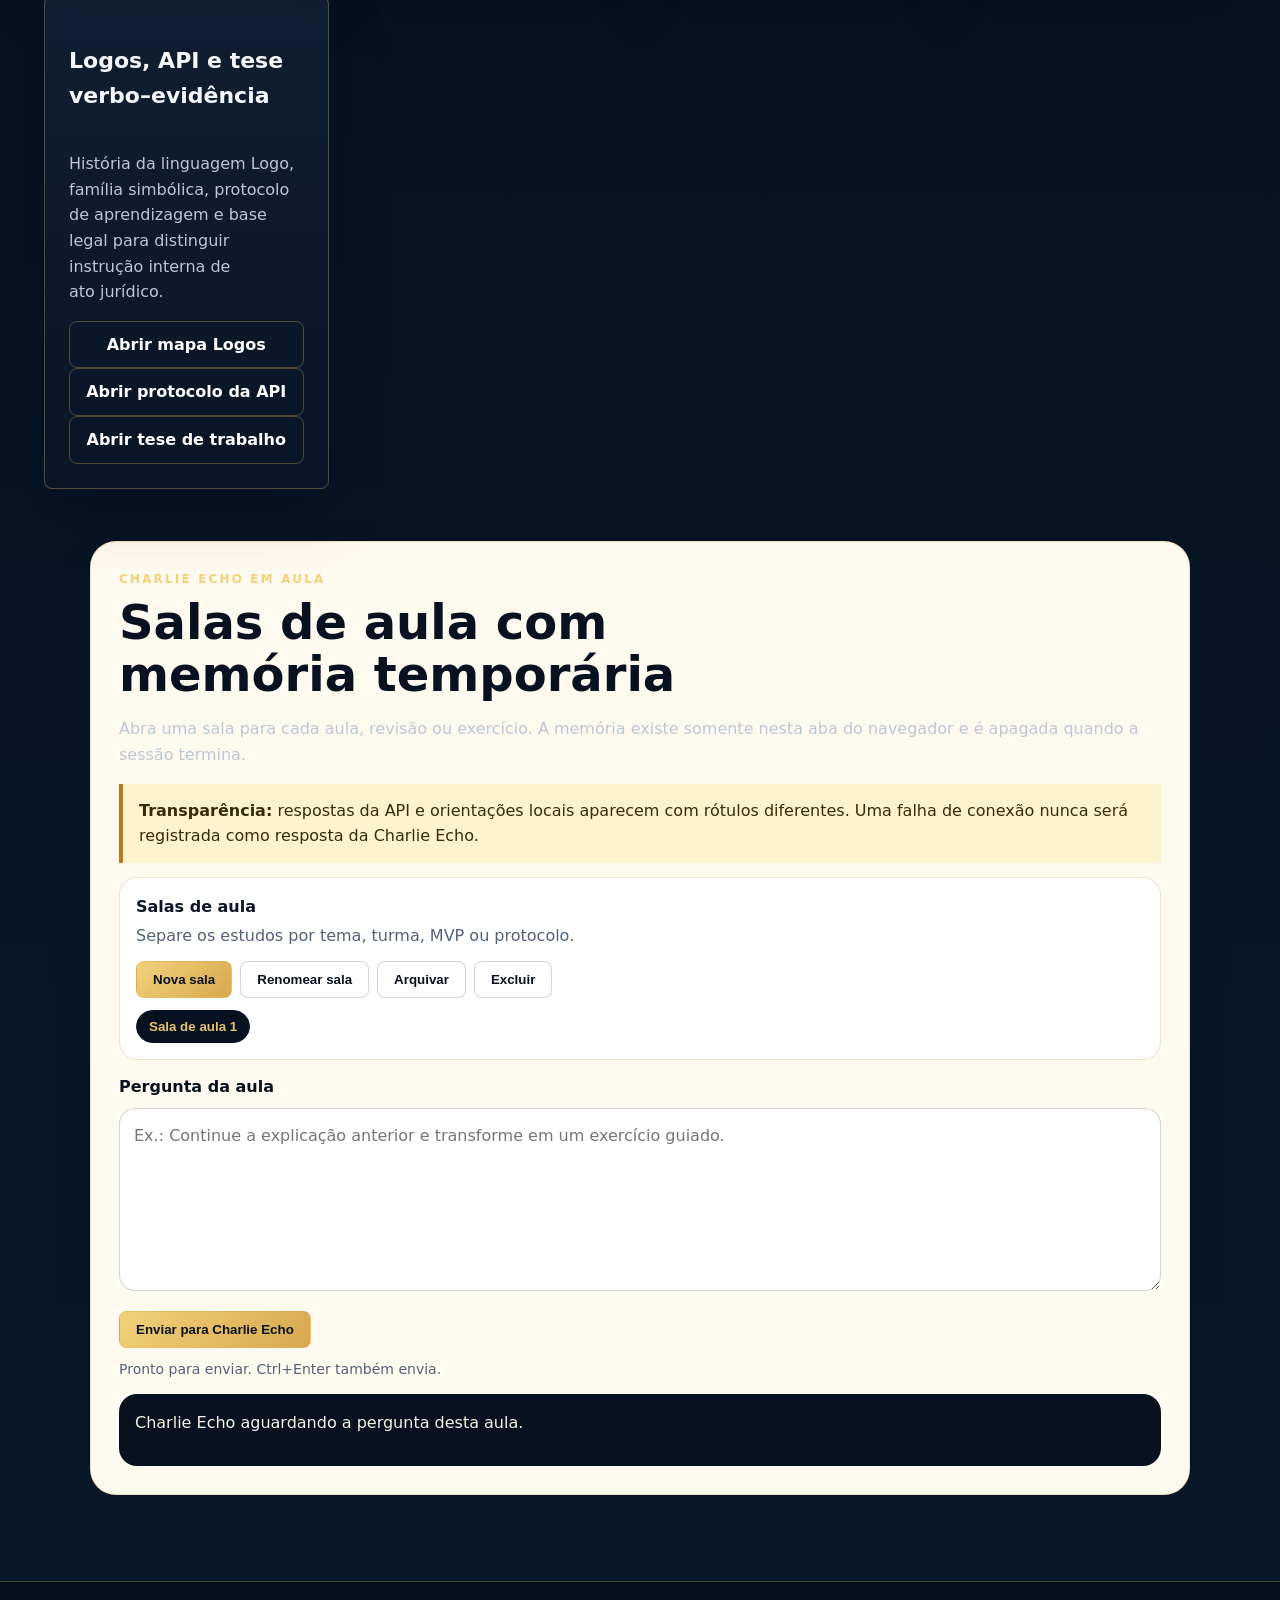
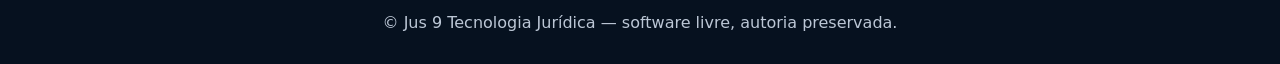
==== commit b694a432: "site: adicionar trilha Logos API e tese verbo evidencia" ====
--- a/index.html
+++ b/index.html
@@ -70,6 +70,13 @@
           <a class="btn ghost" href="docs/DICIONARIO_JURIDICO_ADMINISTRATIVO_TECNOLOGIA_V2.md">Abrir dicionário v0.2</a>
           <a class="btn ghost" href="docs/DICIONARIO_JURIDICO_ADMINISTRATIVO_TECNOLOGIA_V1.md">Versão histórica v0.1</a>
         </article>
+        <article class="card">
+          <h3>Logos, API e tese verbo–evidência</h3>
+          <p>História da linguagem Logo, família simbólica, protocolo de aprendizagem e base legal para distinguir instrução interna de ato jurídico.</p>
+          <a class="btn ghost" href="docs/MAPA_FAMILIA_LOGOS_E_HISTORIA_LOGO_V1_0.md">Abrir mapa Logos</a>
+          <a class="btn ghost" href="docs/API_CHARLIE_ECHO_ENSINO_EVIDENCIA_V1_0.md">Abrir protocolo da API</a>
+          <a class="btn ghost" href="docs/TESE_VERBO_EVIDENCIA_BASE_LEGAL_V1_0.md">Abrir tese de trabalho</a>
+        </article>
       </div>
     </section>
 
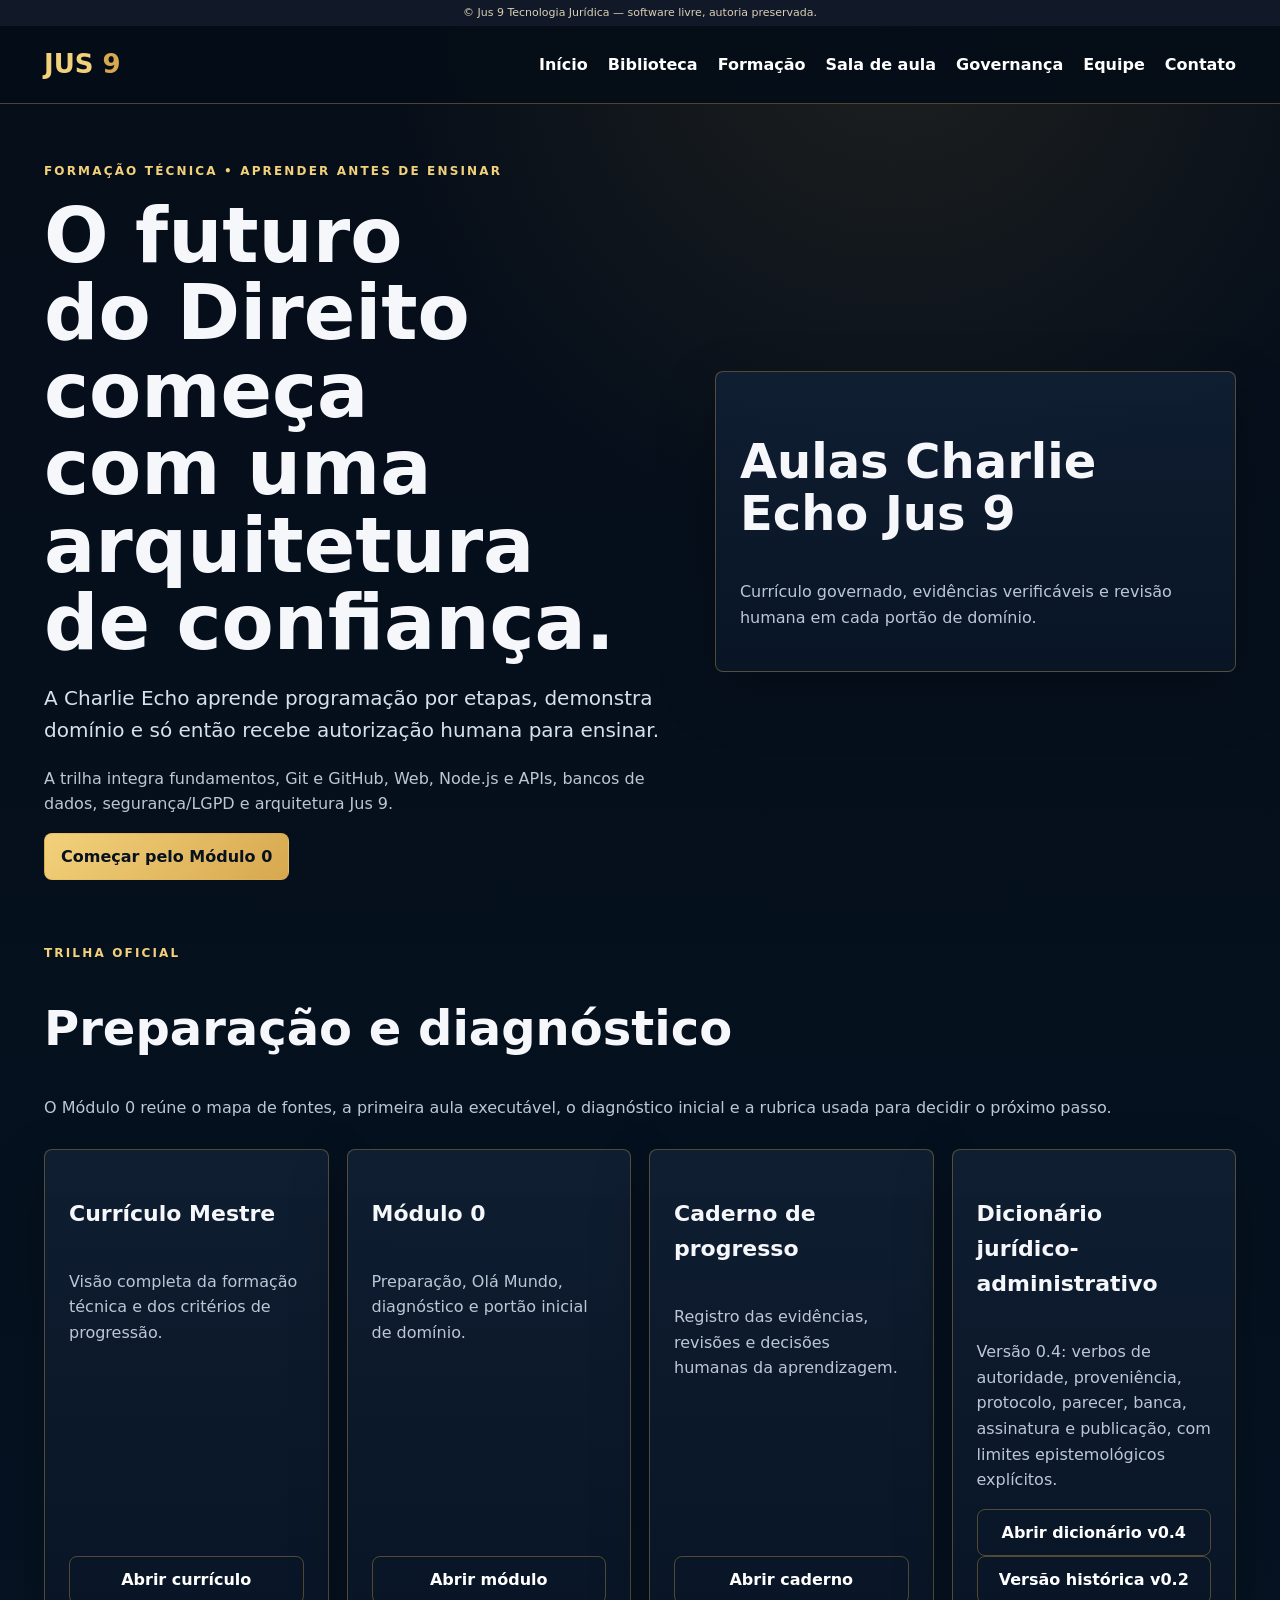
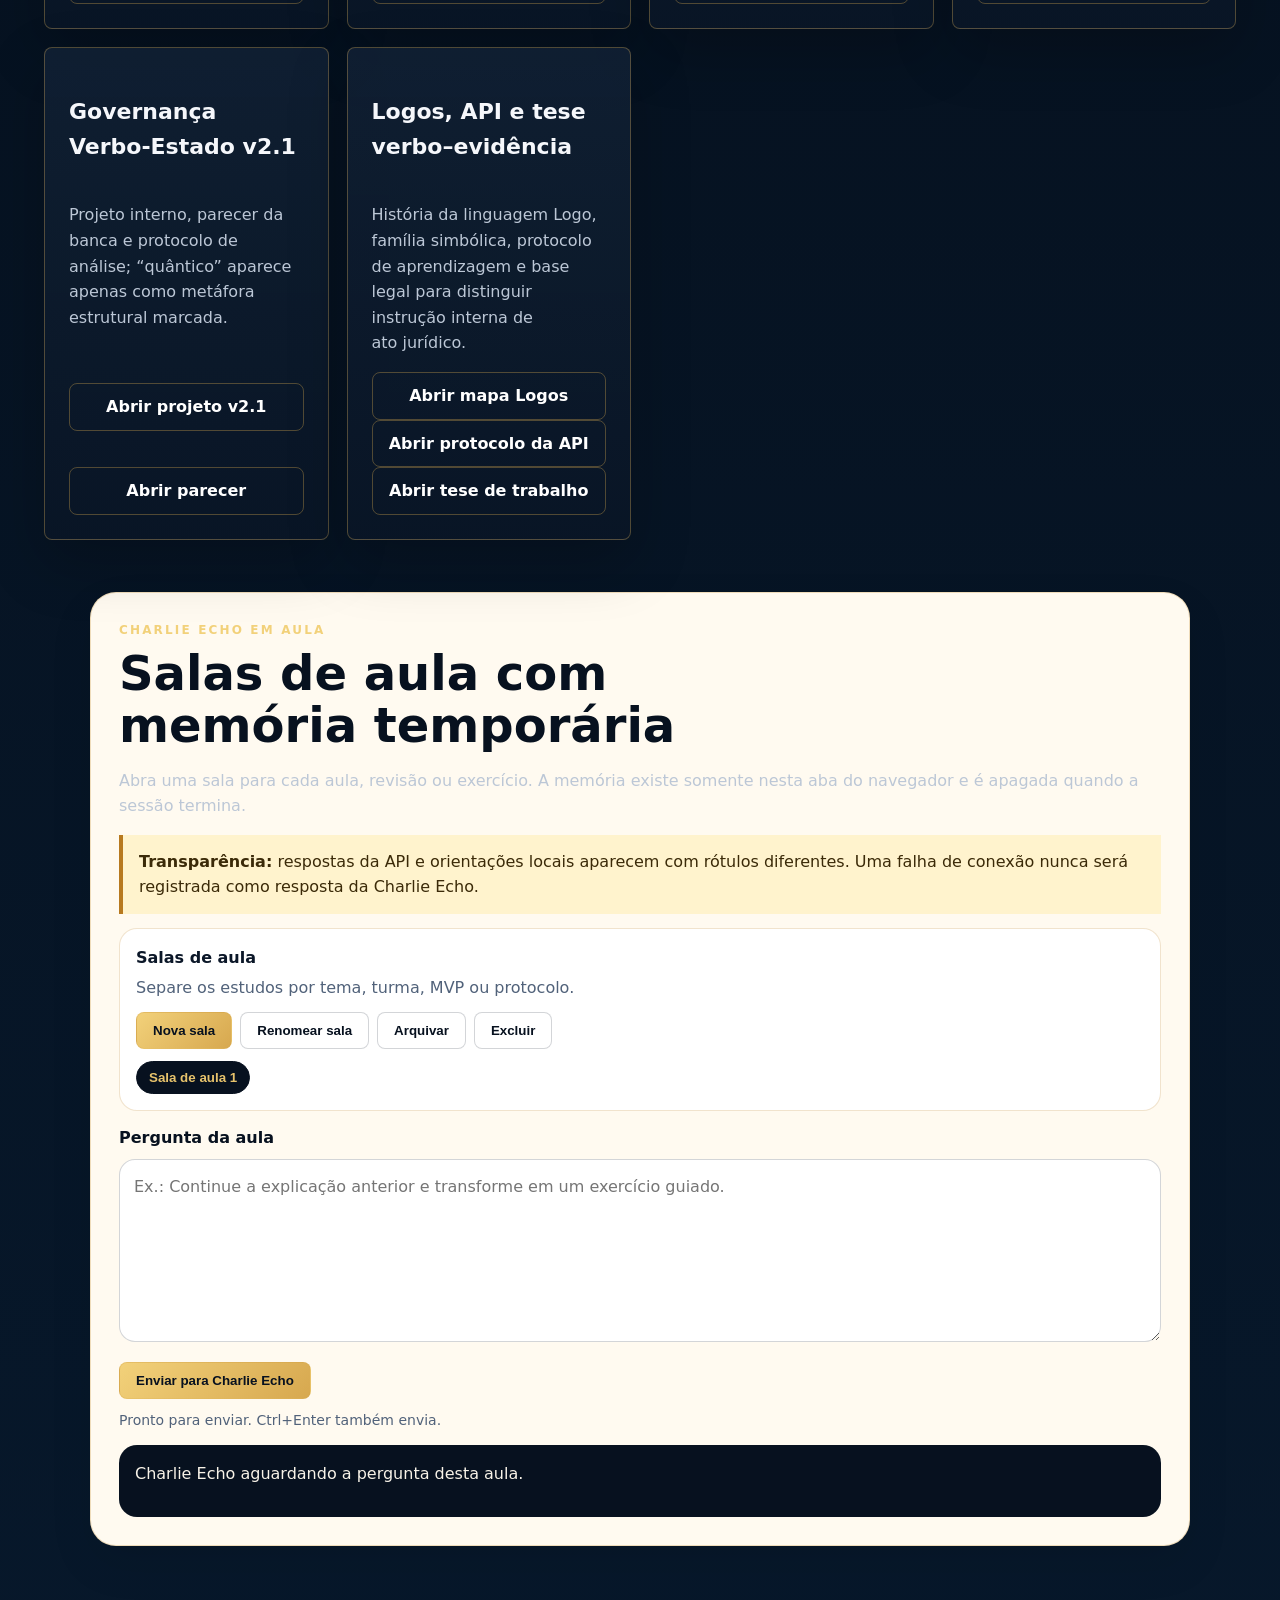
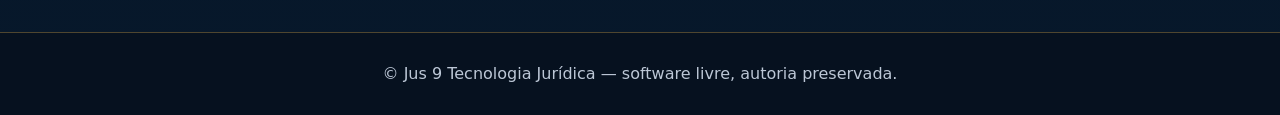
==== commit 6316260e: "docs: atualizar portal com dicionario v0.4 e governanca v2.1" ====
--- a/index.html
+++ b/index.html
@@ -66,9 +66,15 @@
         </article>
         <article class="card">
           <h3>Dicionário jurídico-administrativo</h3>
-          <p>Versão 0.2: o verbo como bisturi do Direito — sintaxe, modalidade, competência e efeito jurídico.</p>
-          <a class="btn ghost" href="docs/DICIONARIO_JURIDICO_ADMINISTRATIVO_TECNOLOGIA_V2.md">Abrir dicionário v0.2</a>
-          <a class="btn ghost" href="docs/DICIONARIO_JURIDICO_ADMINISTRATIVO_TECNOLOGIA_V1.md">Versão histórica v0.1</a>
+          <p>Versão 0.4: verbos de autoridade, proveniência, protocolo, parecer, banca, assinatura e publicação, com limites epistemológicos explícitos.</p>
+          <a class="btn ghost" href="biblioteca/DICIONARIO_JURIDICO_ADMINISTRATIVO_TECNOLOGIA_V4.md">Abrir dicionário v0.4</a>
+          <a class="btn ghost" href="docs/DICIONARIO_JURIDICO_ADMINISTRATIVO_TECNOLOGIA_V2.md">Versão histórica v0.2</a>
+        </article>
+        <article class="card">
+          <h3>Governança Verbo-Estado v2.1</h3>
+          <p>Projeto interno, parecer da banca e protocolo de análise; “quântico” aparece apenas como metáfora estrutural marcada.</p>
+          <a class="btn ghost" href="docs/PROJETO_ESPECIALIZACAO_GOVERNANCA_VERBO_ESTADO_V2_1.md">Abrir projeto v2.1</a>
+          <a class="btn ghost" href="docs/PARECER_BANCA_EXAMINADORA_GOVERNANCA_VERBO_ESTADO_V2_1_2026-08-04.md">Abrir parecer</a>
         </article>
         <article class="card">
           <h3>Logos, API e tese verbo–evidência</h3>
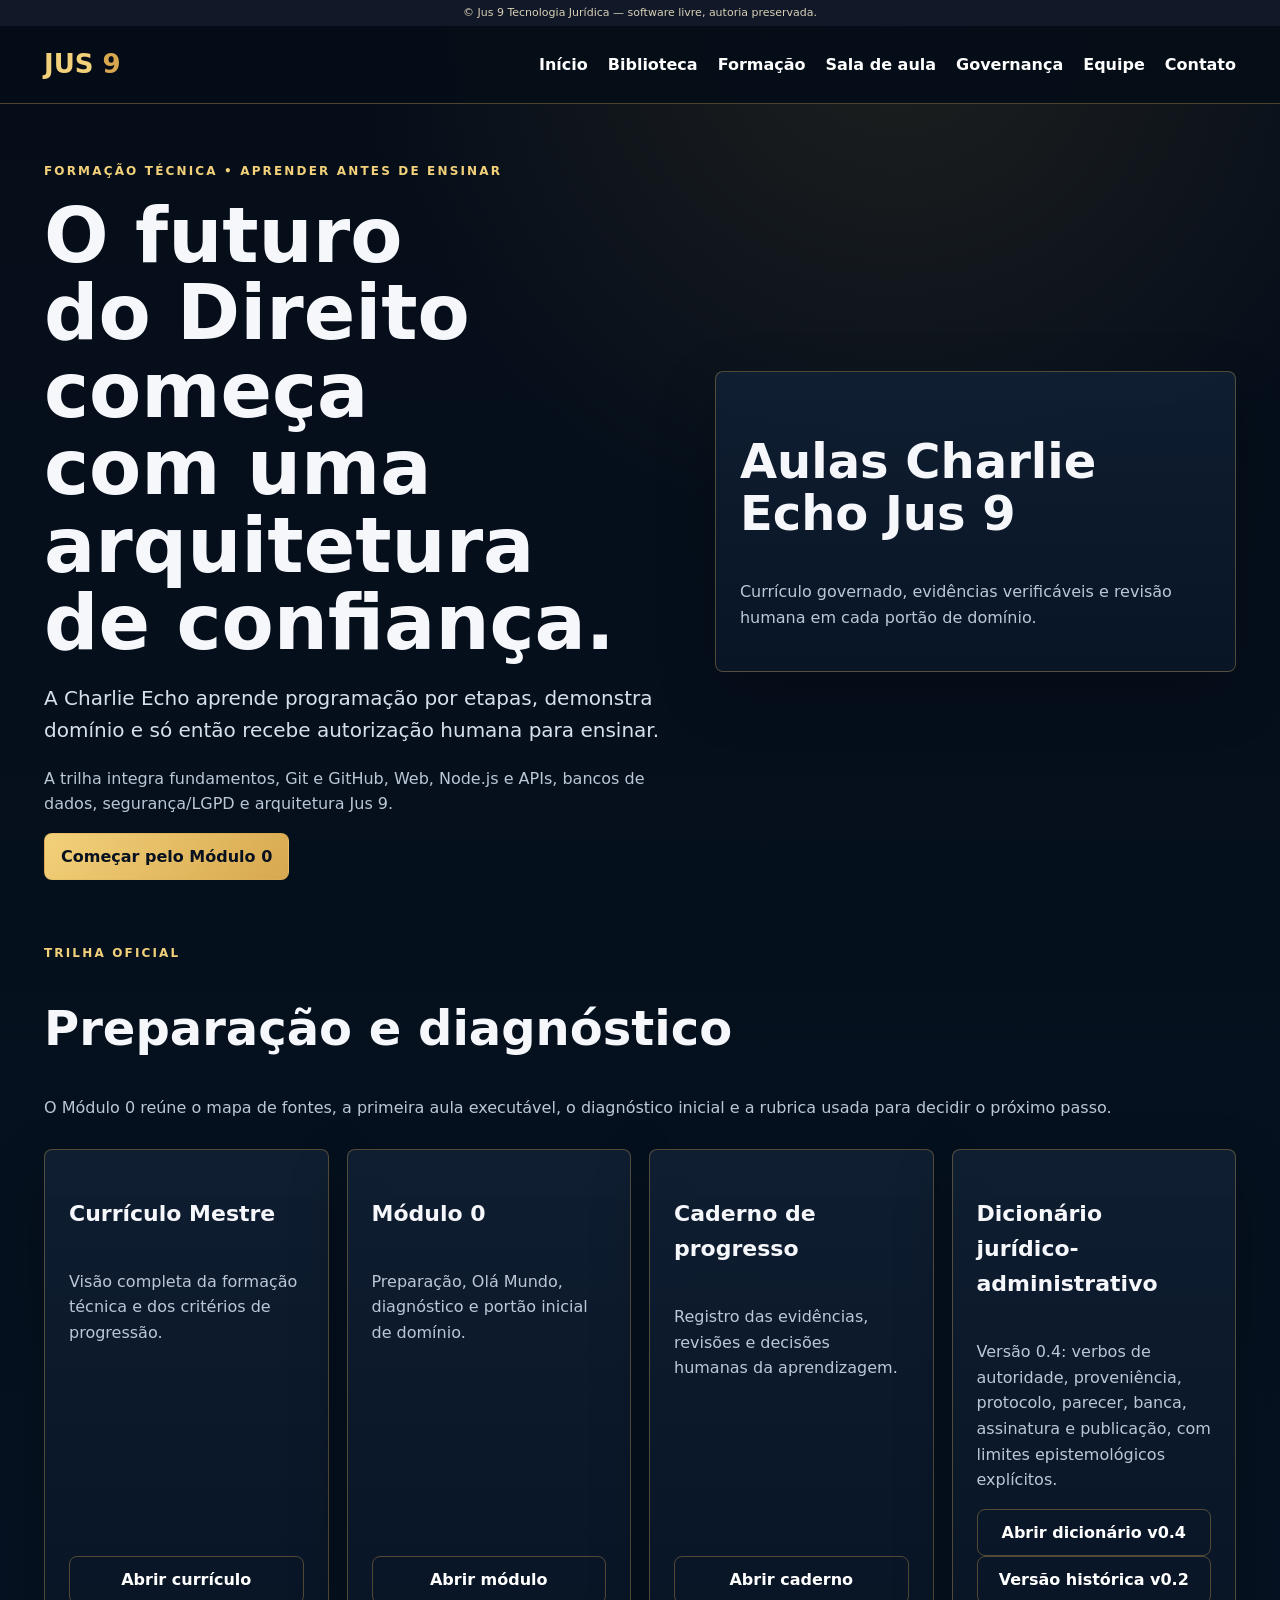
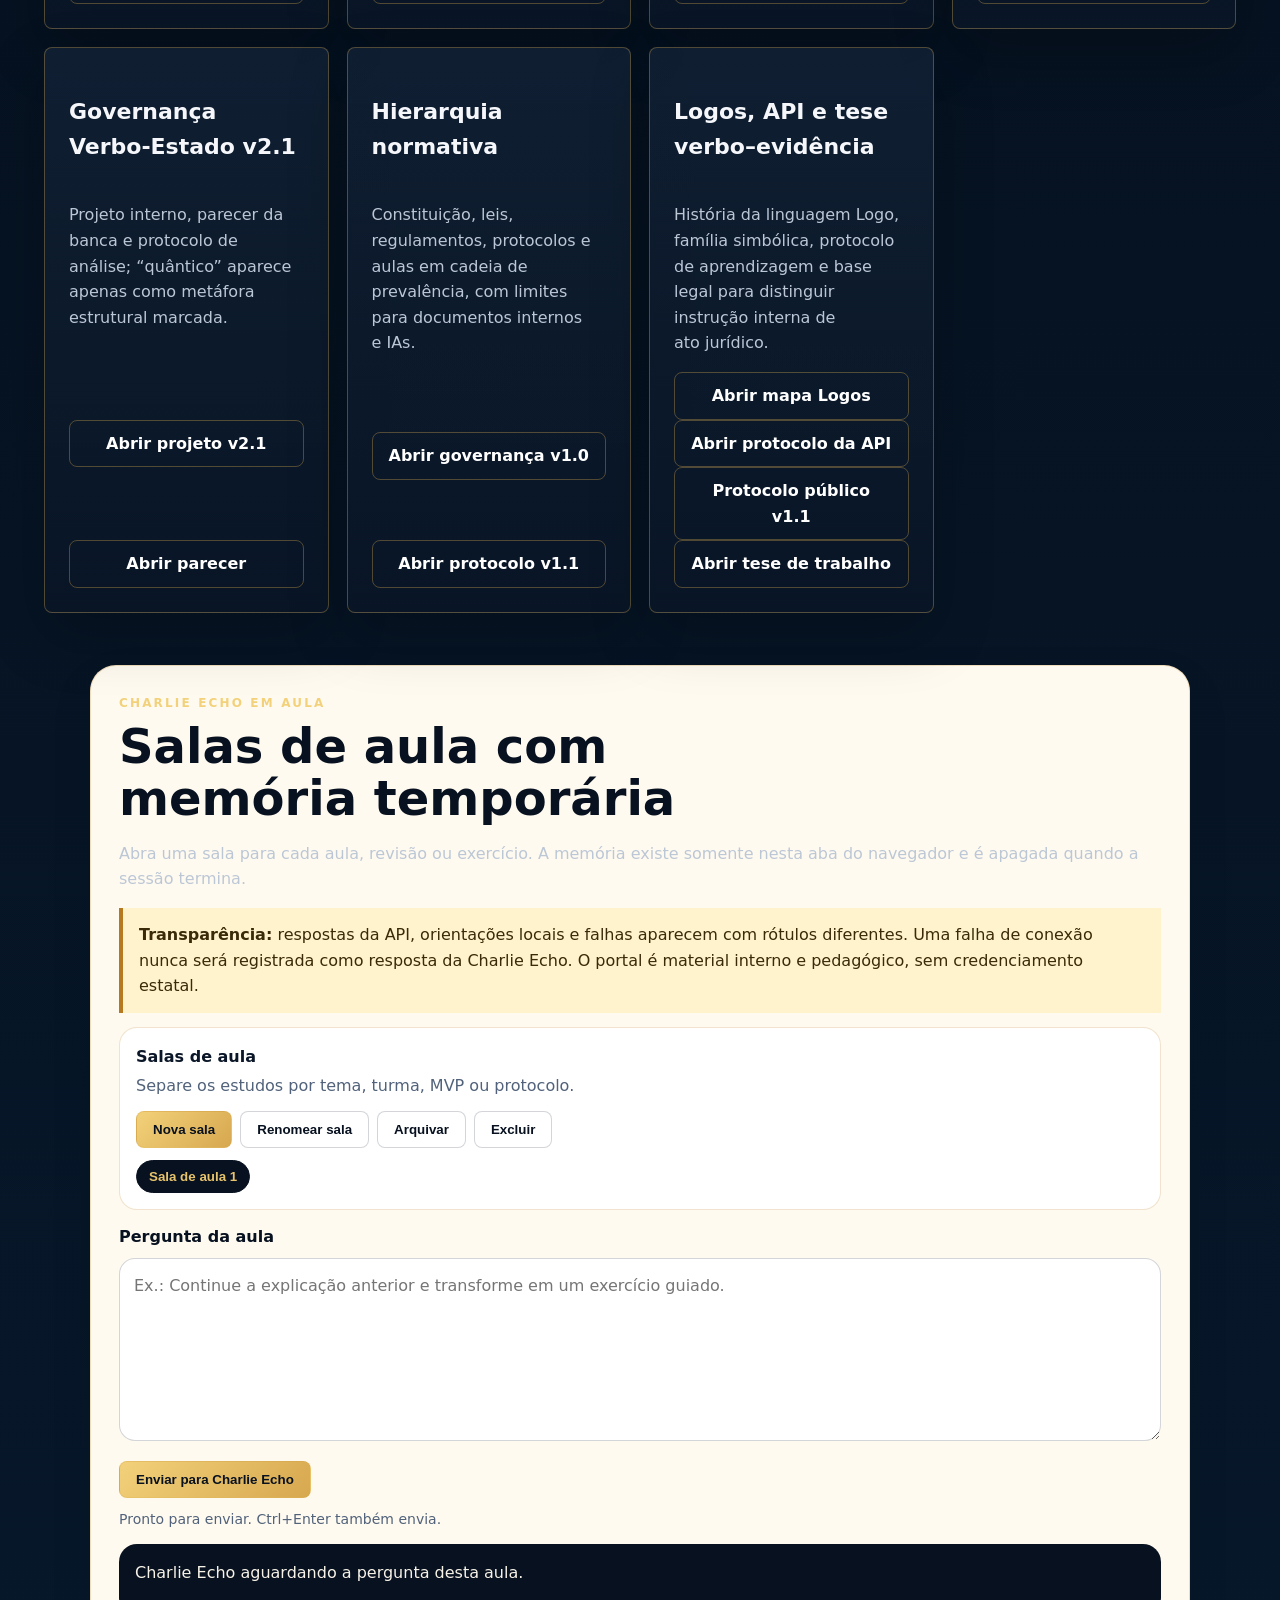
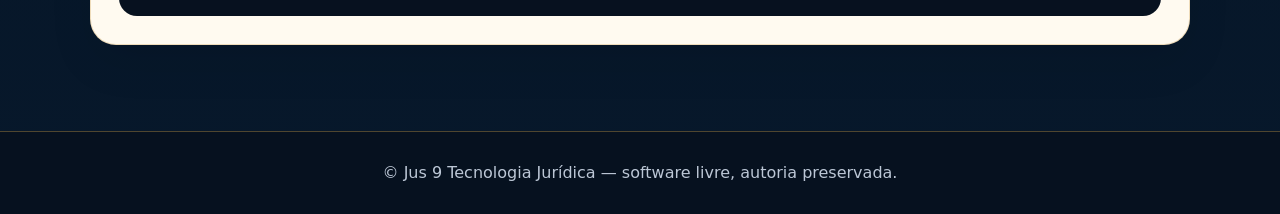
==== commit 0a956146: "docs: add canonical governance and teaching protocol to portal" ====
--- a/index.html
+++ b/index.html
@@ -77,10 +77,17 @@
           <a class="btn ghost" href="docs/PARECER_BANCA_EXAMINADORA_GOVERNANCA_VERBO_ESTADO_V2_1_2026-08-04.md">Abrir parecer</a>
         </article>
         <article class="card">
+          <h3>Hierarquia normativa</h3>
+          <p>Constituição, leis, regulamentos, protocolos e aulas em cadeia de prevalência, com limites para documentos internos e IAs.</p>
+          <a class="btn ghost" href="docs/GOVERNANCA_HIERARQUIA_NORMATIVA_CHARLIE_ECHO_V1_0.md">Abrir governança v1.0</a>
+          <a class="btn ghost" href="docs/PROTOCOLO_PUBLICO_ENSINO_E_EVIDENCIA_CHARLIE_ECHO_V1_1.md">Abrir protocolo v1.1</a>
+        </article>
+        <article class="card">
           <h3>Logos, API e tese verbo–evidência</h3>
           <p>História da linguagem Logo, família simbólica, protocolo de aprendizagem e base legal para distinguir instrução interna de ato jurídico.</p>
           <a class="btn ghost" href="docs/MAPA_FAMILIA_LOGOS_E_HISTORIA_LOGO_V1_0.md">Abrir mapa Logos</a>
           <a class="btn ghost" href="docs/API_CHARLIE_ECHO_ENSINO_EVIDENCIA_V1_0.md">Abrir protocolo da API</a>
+          <a class="btn ghost" href="docs/PROTOCOLO_PUBLICO_ENSINO_E_EVIDENCIA_CHARLIE_ECHO_V1_1.md">Protocolo público v1.1</a>
           <a class="btn ghost" href="docs/TESE_VERBO_EVIDENCIA_BASE_LEGAL_V1_0.md">Abrir tese de trabalho</a>
         </article>
       </div>
@@ -91,7 +98,7 @@
       <h2>Salas de aula com memória temporária</h2>
       <p>Abra uma sala para cada aula, revisão ou exercício. A memória existe somente nesta aba do navegador e é apagada quando a sessão termina.</p>
       <div class="notice" role="note">
-        <strong>Transparência:</strong> respostas da API e orientações locais aparecem com rótulos diferentes. Uma falha de conexão nunca será registrada como resposta da Charlie Echo.
+        <strong>Transparência:</strong> respostas da API, orientações locais e falhas aparecem com rótulos diferentes. Uma falha de conexão nunca será registrada como resposta da Charlie Echo. O portal é material interno e pedagógico, sem credenciamento estatal.
       </div>
       <div class="chat-room-panel" data-room-panel="aulas">
         <div>
